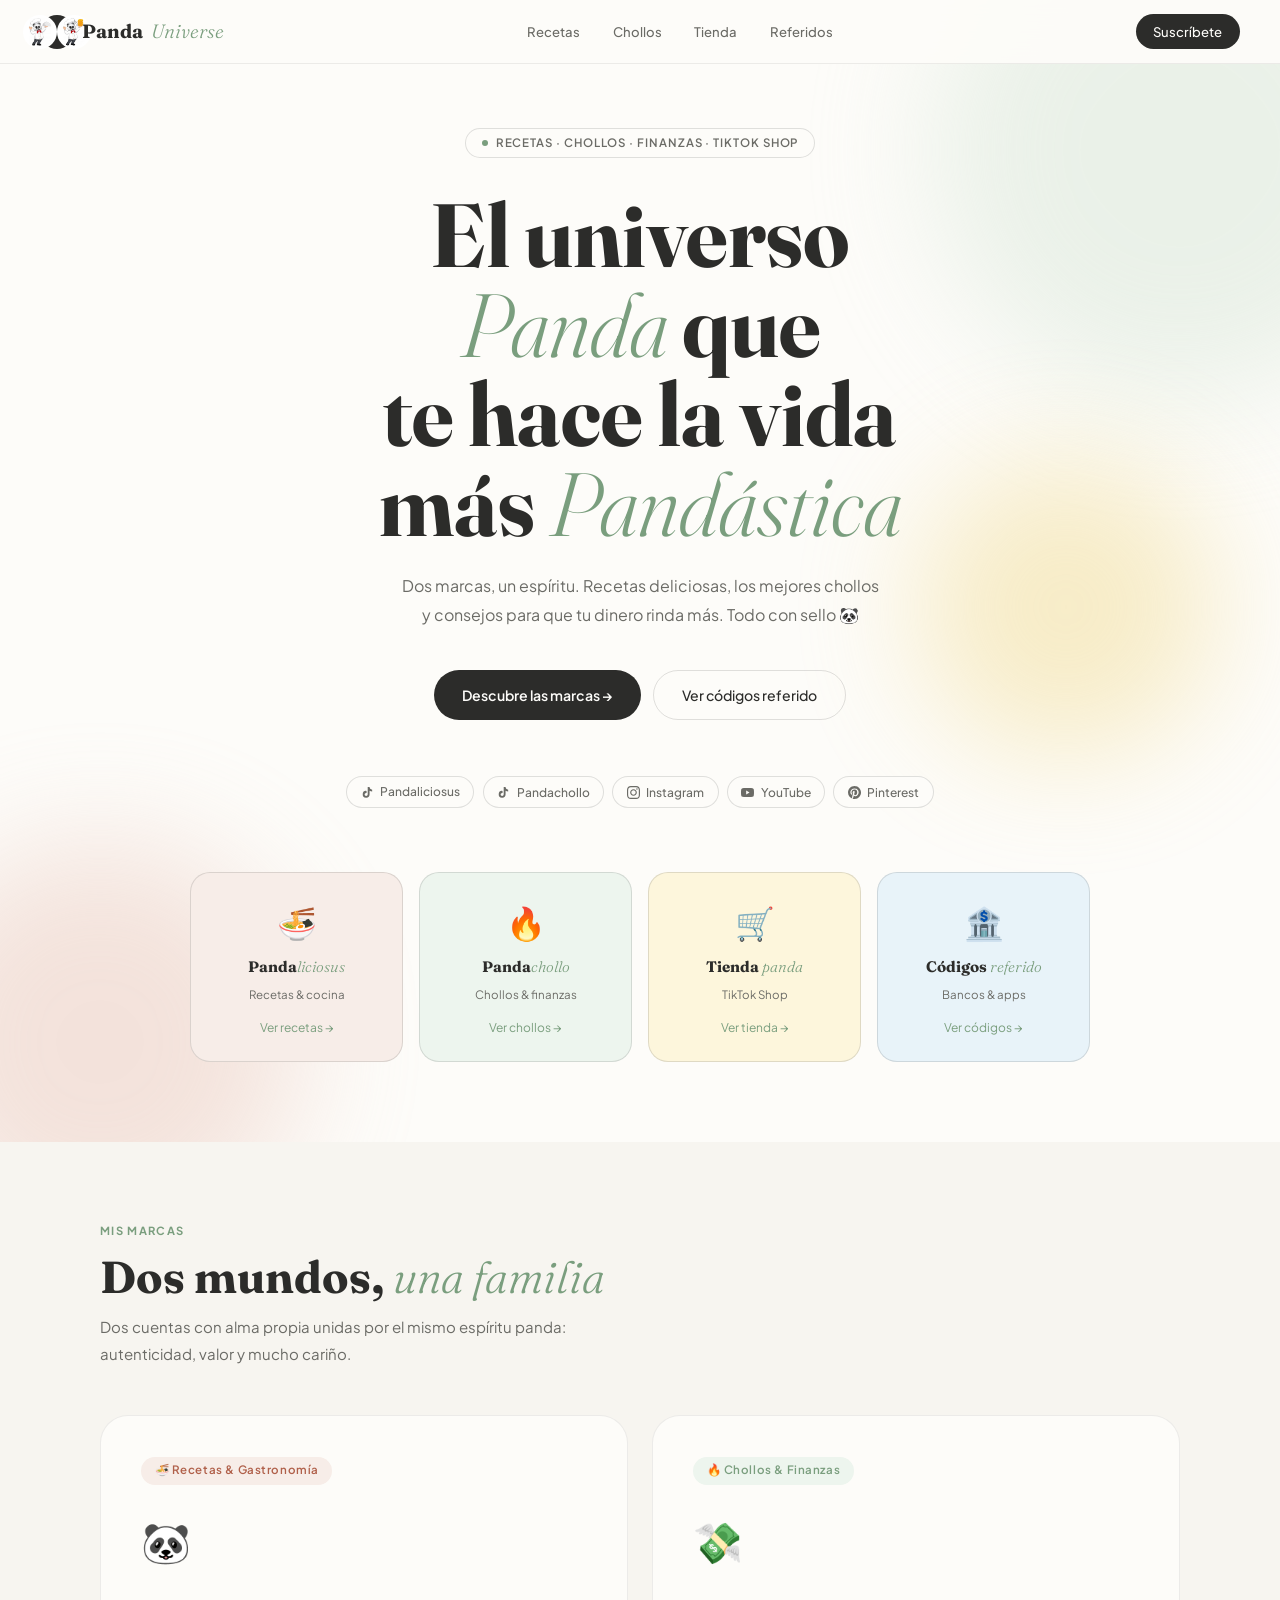
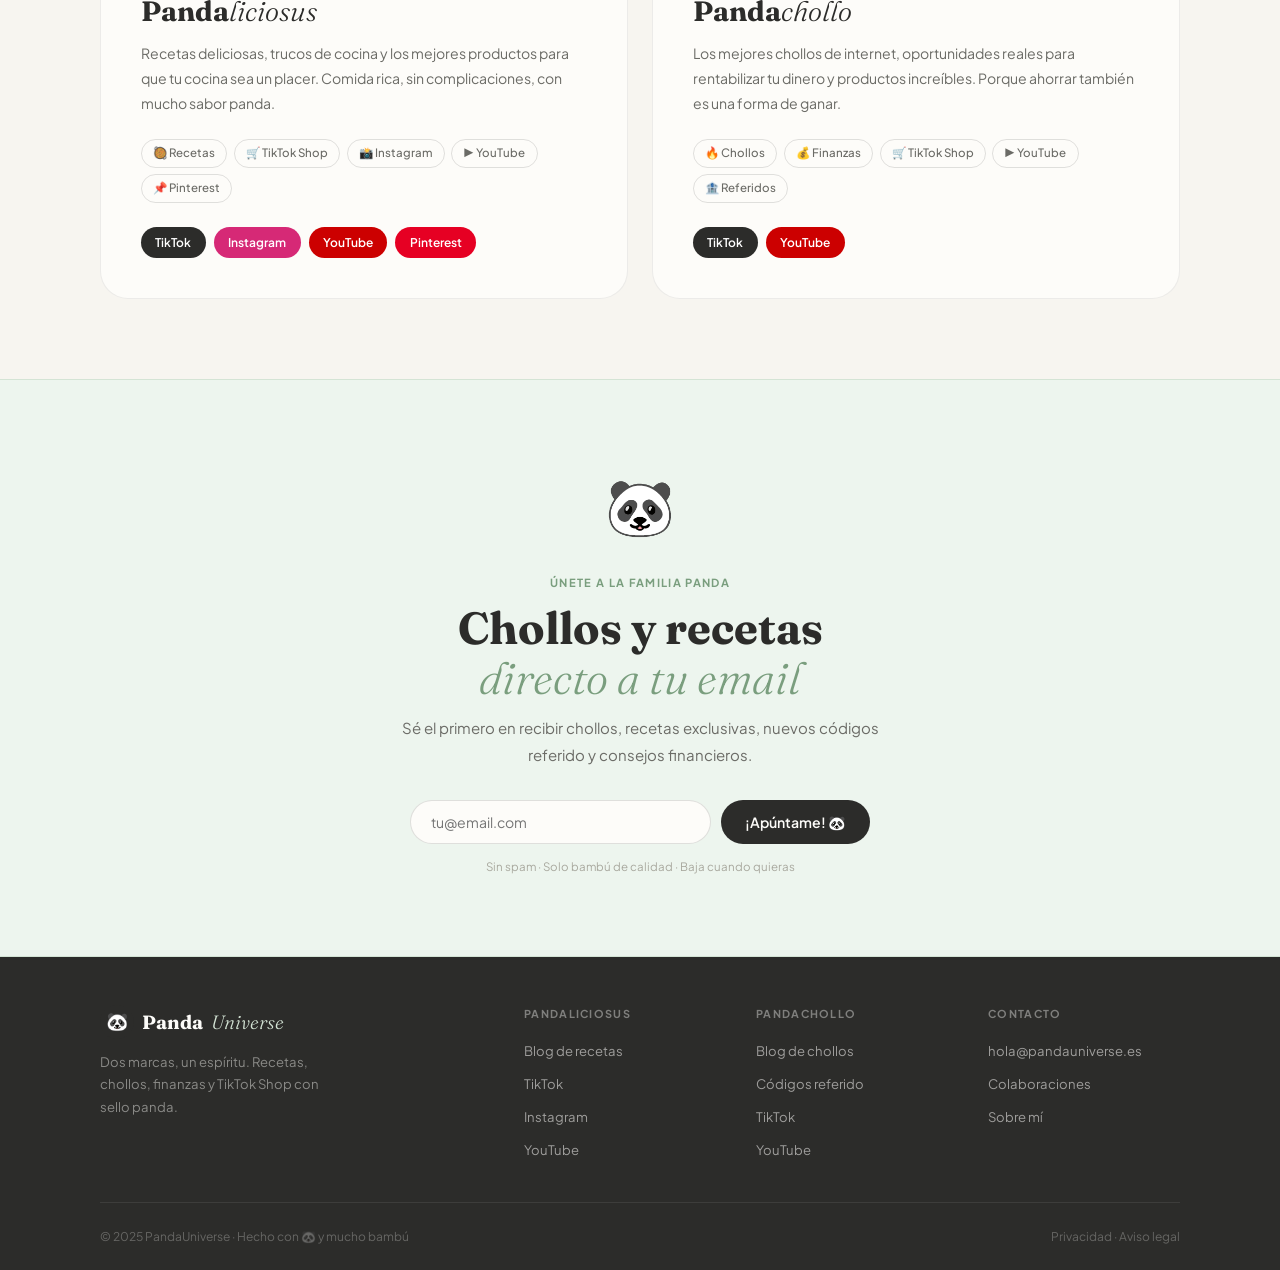
==== index.html @ cfa5b317 "Change logo image in navigation Updated logo images in the navigation bar." ====
<!DOCTYPE html>
<html lang="es">
<head>
<meta charset="UTF-8">
<meta name="viewport" content="width=device-width, initial-scale=1.0">
<title>PandaUniverse | Pandaliciosus & Pandachollo</title>
<link href="https://fonts.googleapis.com/css2?family=Fraunces:ital,opsz,wght@0,9..144,300;0,9..144,400;0,9..144,700;1,9..144,300&family=Plus+Jakarta+Sans:wght@300;400;500;600&display=swap" rel="stylesheet">
<style>
*,*::before,*::after{box-sizing:border-box;margin:0;padding:0}
:root{
  --bg:#fdfcf9;--bg2:#f7f5f0;
  --sage:#7a9e7e;--sage-lt:#d4e4d5;--sage-pal:#edf5ee;
  --blush:#e8c4b8;--blush-lt:#f7ede8;
  --butter:#f0d98c;--butter-lt:#fdf6dc;
  --sky-lt:#e8f3f9;--lav-lt:#f0edf9;
  --charcoal:#2c2c2a;--mid:#6b6b66;--light:#a8a89e;
  --border:rgba(44,44,42,0.08);--border2:rgba(44,44,42,0.14);
}
html{scroll-behavior:smooth}
body{font-family:'Plus Jakarta Sans',sans-serif;background:var(--bg);color:var(--charcoal);overflow-x:hidden;font-size:15px;line-height:1.6}
::-webkit-scrollbar{width:6px}::-webkit-scrollbar-track{background:var(--bg2)}::-webkit-scrollbar-thumb{background:var(--sage-lt);border-radius:3px}

/* NAV */
nav{position:fixed;top:0;left:0;right:0;z-index:200;display:flex;align-items:center;justify-content:space-between;padding:0 2.5rem;height:64px;background:rgba(253,252,249,0.92);backdrop-filter:blur(16px);border-bottom:1px solid var(--border)}
.logo{font-family:'Fraunces',serif;font-size:1.2rem;font-weight:700;color:var(--charcoal);text-decoration:none;display:flex;align-items:center;gap:0.5rem}
.logo-panda{width:34px;height:34px;background:var(--charcoal);border-radius:50%;display:flex;align-items:center;justify-content:center;font-size:18px}
.logo em{font-style:italic;color:var(--sage);font-weight:300}
.nav-center{display:flex;gap:0.25rem}
.nav-center a{font-size:0.82rem;font-weight:500;color:var(--mid);text-decoration:none;padding:0.4rem 0.9rem;border-radius:100px;transition:background 0.2s,color 0.2s}
.nav-center a:hover{background:var(--bg2);color:var(--charcoal)}
.nav-pill{background:var(--charcoal);color:var(--bg)!important;padding:0.45rem 1.1rem;border-radius:100px;font-size:0.82rem;font-weight:500;text-decoration:none;transition:background 0.2s,transform 0.15s!important}
.nav-pill:hover{background:var(--sage)!important;transform:scale(1.04)}

/* HERO */
.hero{min-height:100vh;display:flex;flex-direction:column;align-items:center;justify-content:center;padding:8rem 2rem 5rem;text-align:center;position:relative;overflow:hidden}
.blob{position:absolute;border-radius:50%;filter:blur(60px);opacity:0.45;pointer-events:none}
.b1{width:500px;height:500px;background:var(--sage-lt);top:-100px;right:-150px}
.b2{width:400px;height:400px;background:var(--blush);bottom:-100px;left:-100px}
.b3{width:300px;height:300px;background:var(--butter);top:40%;right:5%}
.eyebrow-pill{display:inline-flex;align-items:center;gap:0.5rem;border:1px solid var(--border2);background:var(--bg);padding:0.3rem 1rem;border-radius:100px;font-size:0.72rem;font-weight:600;letter-spacing:0.08em;text-transform:uppercase;color:var(--mid);margin-bottom:2rem;position:relative;z-index:1}
.dot{width:6px;height:6px;background:var(--sage);border-radius:50%;display:inline-block}
h1{font-family:'Fraunces',serif;font-size:clamp(3rem,7vw,6rem);font-weight:700;line-height:1.0;margin-bottom:1.5rem;position:relative;z-index:1;max-width:800px}
h1 em{font-style:italic;font-weight:300;color:var(--sage)}
.hero-sub{font-size:1rem;color:var(--mid);max-width:480px;line-height:1.8;margin-bottom:2.5rem;position:relative;z-index:1}

/* HERO ACTIONS */
.hero-actions{display:flex;gap:0.75rem;flex-wrap:wrap;justify-content:center;position:relative;z-index:1;margin-bottom:3.5rem}
.btn-dark{background:var(--charcoal);color:var(--bg);padding:0.8rem 1.75rem;border-radius:100px;font-family:'Plus Jakarta Sans',sans-serif;font-size:0.88rem;font-weight:600;text-decoration:none;transition:background 0.2s,transform 0.15s;display:inline-flex;align-items:center;gap:0.4rem}
.btn-dark:hover{background:var(--sage);transform:translateY(-2px)}
.btn-ghost{border:1.5px solid var(--border2);color:var(--charcoal);padding:0.8rem 1.75rem;border-radius:100px;font-family:'Plus Jakarta Sans',sans-serif;font-size:0.88rem;font-weight:500;text-decoration:none;transition:border-color 0.2s,transform 0.15s,background 0.2s;display:inline-flex;align-items:center;gap:0.4rem}
.btn-ghost:hover{border-color:var(--sage);background:var(--sage-pal);transform:translateY(-2px)}

/* SOCIAL CHIPS */
.hero-socials{display:flex;gap:0.5rem;flex-wrap:wrap;justify-content:center;position:relative;z-index:1;margin-bottom:4rem}
.soc-chip{display:inline-flex;align-items:center;gap:0.4rem;padding:0.35rem 0.85rem;border-radius:100px;font-size:0.75rem;font-weight:500;text-decoration:none;border:1px solid var(--border2);background:var(--bg);color:var(--mid);transition:transform 0.15s,border-color 0.2s}
.soc-chip:hover{transform:translateY(-2px);border-color:var(--charcoal);color:var(--charcoal)}
.soc-chip svg{width:13px;height:13px;flex-shrink:0}

/* NAV CARDS */
.nav-cards{display:grid;grid-template-columns:repeat(4,1fr);gap:1rem;position:relative;z-index:1;width:100%;max-width:900px}
.nav-card{background:var(--bg);border:1px solid var(--border2);border-radius:20px;padding:1.5rem 1.25rem;text-decoration:none;color:var(--charcoal);text-align:center;transition:transform 0.25s,box-shadow 0.25s,border-color 0.2s;display:flex;flex-direction:column;align-items:center;gap:0.6rem}
.nav-card:hover{transform:translateY(-5px);box-shadow:0 14px 32px rgba(44,44,42,0.09);border-color:var(--sage-lt)}
.nc-icon{font-size:2rem}
.nc-label{font-family:'Fraunces',serif;font-size:0.95rem;font-weight:700;line-height:1.2}
.nc-label em{font-style:italic;font-weight:300;color:var(--sage)}
.nc-sub{font-size:0.72rem;color:var(--mid)}
.nc-arrow{font-size:0.75rem;color:var(--sage);margin-top:0.25rem}
.nc-bg1{background:var(--blush-lt)} .nc-bg2{background:var(--sage-pal)} .nc-bg3{background:var(--butter-lt)} .nc-bg4{background:var(--sky-lt)}

/* BRANDS SECTION */
.brands-section{background:var(--bg2);padding:5rem 2rem}
.wrap{max-width:1080px;margin:0 auto}
.sec-eyebrow{font-size:0.7rem;font-weight:700;letter-spacing:0.12em;text-transform:uppercase;color:var(--sage);margin-bottom:0.75rem}
.sec-h{font-family:'Fraunces',serif;font-size:clamp(1.8rem,3.5vw,2.8rem);font-weight:700;line-height:1.1;margin-bottom:0.75rem}
.sec-h em{font-style:italic;font-weight:300;color:var(--sage)}
.sec-p{color:var(--mid);max-width:500px;line-height:1.8;margin-bottom:3rem}
.brands-grid{display:grid;grid-template-columns:1fr 1fr;gap:1.5rem}
.brand-card{background:var(--bg);border-radius:28px;border:1px solid var(--border);padding:2.5rem;transition:transform 0.3s,box-shadow 0.3s}
.brand-card:hover{transform:translateY(-5px);box-shadow:0 16px 40px rgba(44,44,42,0.08)}
.brand-chip{display:inline-flex;align-items:center;gap:0.4rem;padding:0.3rem 0.85rem;border-radius:100px;font-size:0.72rem;font-weight:600;letter-spacing:0.05em;margin-bottom:1.5rem}
.chip-blush{background:var(--blush-lt);color:#b0604a}
.chip-green{background:var(--sage-pal);color:var(--sage)}
.brand-emoji{font-size:2.5rem;margin-bottom:1rem;display:block}
.brand-name{font-family:'Fraunces',serif;font-size:1.75rem;font-weight:700;margin-bottom:0.5rem}
.brand-name em{font-style:italic;font-weight:300}
.brand-desc{color:var(--mid);font-size:0.88rem;line-height:1.75;margin-bottom:1.5rem}
.tag-row{display:flex;flex-wrap:wrap;gap:0.4rem;margin-bottom:1.5rem}
.tag{padding:0.25rem 0.7rem;border-radius:100px;font-size:0.72rem;font-weight:500;border:1px solid var(--border2);color:var(--mid)}
.social-row{display:flex;gap:0.5rem;flex-wrap:wrap}
.s-btn{display:inline-flex;align-items:center;gap:0.35rem;padding:0.38rem 0.9rem;border-radius:100px;font-size:0.75rem;font-weight:600;text-decoration:none;transition:transform 0.15s,opacity 0.2s;color:#fff}
.s-btn:hover{transform:scale(1.05);opacity:0.88}
.s-tiktok{background:var(--charcoal)} .s-ig{background:#d62976} .s-yt{background:#cc0000} .s-pin{background:#e60023}

/* NEWSLETTER */
.nl-section{background:var(--sage-pal);border-top:1px solid var(--sage-lt);border-bottom:1px solid var(--sage-lt);padding:5rem 2rem;text-align:center}
.nl-panda{font-size:3.5rem;margin-bottom:1.5rem}
.nl-form{display:flex;gap:0.6rem;justify-content:center;flex-wrap:wrap;max-width:460px;margin:2rem auto 0}
.nl-input{flex:1;min-width:200px;padding:0.75rem 1.25rem;border-radius:100px;border:1.5px solid var(--border2);font-family:'Plus Jakarta Sans',sans-serif;font-size:0.88rem;background:var(--bg);color:var(--charcoal);outline:none;transition:border-color 0.2s}
.nl-input:focus{border-color:var(--sage)}
.nl-btn{background:var(--charcoal);color:var(--bg);padding:0.75rem 1.5rem;border-radius:100px;font-family:'Plus Jakarta Sans',sans-serif;font-size:0.88rem;font-weight:600;border:none;cursor:pointer;transition:background 0.2s,transform 0.15s}
.nl-btn:hover{background:var(--sage);transform:scale(1.03)}
.nl-note{margin-top:0.85rem;font-size:0.72rem;color:var(--light)}

/* FOOTER */
footer{background:var(--charcoal);padding:3rem 2rem 1.5rem}
.footer-grid{max-width:1080px;margin:0 auto;display:grid;grid-template-columns:2fr 1fr 1fr 1fr;gap:2.5rem;padding-bottom:2rem;border-bottom:1px solid rgba(255,255,255,0.08)}
.f-logo{color:#fdfcf9;margin-bottom:0.75rem}
.f-logo em{color:var(--sage-lt)}
.f-desc{font-size:0.82rem;color:rgba(253,252,249,0.45);line-height:1.7;max-width:240px}
.f-col h5{font-size:0.68rem;font-weight:700;letter-spacing:0.12em;text-transform:uppercase;color:rgba(253,252,249,0.4);margin-bottom:1rem}
.f-col ul{list-style:none}
.f-col li{margin-bottom:0.55rem}
.f-col a{color:rgba(253,252,249,0.55);font-size:0.82rem;text-decoration:none;transition:color 0.2s}
.f-col a:hover{color:var(--sage-lt)}
.footer-bottom{max-width:1080px;margin:0 auto;padding-top:1.5rem;display:flex;justify-content:space-between;align-items:center;font-size:0.75rem;color:rgba(253,252,249,0.28);flex-wrap:wrap;gap:0.5rem}
.footer-bottom a{color:rgba(253,252,249,0.28);text-decoration:none}
.footer-bottom a:hover{color:var(--sage-lt)}

/* ANIMATIONS */
@keyframes fadeUp{from{opacity:0;transform:translateY(20px)}to{opacity:1;transform:translateY(0)}}
.eyebrow-pill{animation:fadeUp 0.5s ease both}
h1{animation:fadeUp 0.6s 0.1s ease both}
.hero-sub{animation:fadeUp 0.6s 0.2s ease both}
.hero-actions{animation:fadeUp 0.6s 0.3s ease both}
.hero-socials{animation:fadeUp 0.6s 0.4s ease both}
.nav-cards{animation:fadeUp 0.6s 0.5s ease both}

@media(max-width:860px){
  nav{padding:0 1.25rem} .nav-center{display:none}
  .nav-cards{grid-template-columns:repeat(2,1fr)}
  .brands-grid{grid-template-columns:1fr}
  .footer-grid{grid-template-columns:1fr 1fr}
}
@media(max-width:540px){
  .footer-grid{grid-template-columns:1fr}
  .nav-cards{grid-template-columns:repeat(2,1fr)}
}
</style>
</head>
<body>

<nav>
  <a href="index.html" class="logo">
    <div class="logo-panda"><img src="pandaliciosus.jpeg" alt="Logo de Panda" class="logo-panda"><img src="pandachollo.png" alt="Logo de Panda" class="logo-panda"></div>
    Panda<em>Universe</em>
  </a>
  <div class="nav-center">
    <a href="recetas.html">Recetas</a>
    <a href="chollos.html">Chollos</a>
    <a href="tienda.html">Tienda</a>
    <a href="referidos.html">Referidos</a>
  </div>
  <a href="#newsletter" class="nav-pill">Suscríbete</a>
</nav>

<!-- HERO -->
<section class="hero">
  <div class="blob b1"></div>
  <div class="blob b2"></div>
  <div class="blob b3"></div>

  <div class="eyebrow-pill"><span class="dot"></span> Recetas · Chollos · Finanzas · TikTok Shop</div>

  <h1>El universo<br><em>Panda</em> que<br>te hace la vida<br>más <em>Pandástica</em></h1>

  <p class="hero-sub">Dos marcas, un espíritu. Recetas deliciosas, los mejores chollos y consejos para que tu dinero rinda más. Todo con sello 🐼</p>

  <div class="hero-actions">
    <a href="#marcas" class="btn-dark">Descubre las marcas →</a>
    <a href="referidos.html" class="btn-ghost">Ver códigos referido</a>
  </div>

  <div class="hero-socials">
    <a href="https://www.tiktok.com/@pandaliciosus" target="_blank" class="soc-chip">
      <svg viewBox="0 0 24 24" fill="currentColor"><path d="M19.59 6.69a4.83 4.83 0 01-3.77-4.25V2h-3.45v13.67a2.89 2.89 0 01-5.77 0 2.89 2.89 0 012.89-2.89c.28 0 .54.04.79.1V9.01a6.34 6.34 0 105.55 6.32V8.75a8.19 8.19 0 004.79 1.52V6.83a4.85 4.85 0 01-1.03-.14z"/></svg>
      Pandaliciosus
    </a>
    <a href="https://www.tiktok.com/@pandachollo" target="_blank" class="soc-chip">
      <svg viewBox="0 0 24 24" fill="currentColor"><path d="M19.59 6.69a4.83 4.83 0 01-3.77-4.25V2h-3.45v13.67a2.89 2.89 0 01-5.77 0 2.89 2.89 0 012.89-2.89c.28 0 .54.04.79.1V9.01a6.34 6.34 0 105.55 6.32V8.75a8.19 8.19 0 004.79 1.52V6.83a4.85 4.85 0 01-1.03-.14z"/></svg>
      Pandachollo
    </a>
    <a href="https://www.instagram.com/pandaliciosus" target="_blank" class="soc-chip">
      <svg viewBox="0 0 24 24" fill="currentColor"><path d="M12 2.163c3.204 0 3.584.012 4.85.07 3.252.148 4.771 1.691 4.919 4.919.058 1.265.069 1.645.069 4.849 0 3.205-.012 3.584-.069 4.849-.149 3.225-1.664 4.771-4.919 4.919-1.266.058-1.644.07-4.85.07-3.204 0-3.584-.012-4.849-.07-3.26-.149-4.771-1.699-4.919-4.92-.058-1.265-.07-1.644-.07-4.849 0-3.204.013-3.583.07-4.849.149-3.227 1.664-4.771 4.919-4.919 1.266-.057 1.645-.069 4.849-.069zm0-2.163c-3.259 0-3.667.014-4.947.072-4.358.2-6.78 2.618-6.98 6.98-.059 1.281-.073 1.689-.073 4.948 0 3.259.014 3.668.072 4.948.2 4.358 2.618 6.78 6.98 6.98 1.281.058 1.689.072 4.948.072 3.259 0 3.668-.014 4.948-.072 4.354-.2 6.782-2.618 6.979-6.98.059-1.28.073-1.689.073-4.948 0-3.259-.014-3.667-.072-4.947-.196-4.354-2.617-6.78-6.979-6.98-1.281-.059-1.69-.073-4.949-.073zm0 5.838c-3.403 0-6.162 2.759-6.162 6.162s2.759 6.163 6.162 6.163 6.162-2.759 6.162-6.163c0-3.403-2.759-6.162-6.162-6.162zm0 10.162c-2.209 0-4-1.79-4-4 0-2.209 1.791-4 4-4s4 1.791 4 4c0 2.21-1.791 4-4 4zm6.406-11.845c-.796 0-1.441.645-1.441 1.44s.645 1.44 1.441 1.44c.795 0 1.439-.645 1.439-1.44s-.644-1.44-1.439-1.44z"/></svg>
      Instagram
    </a>
    <a href="https://www.youtube.com/@pandaliciosus" target="_blank" class="soc-chip">
      <svg viewBox="0 0 24 24" fill="currentColor"><path d="M23.498 6.186a3.016 3.016 0 00-2.122-2.136C19.505 3.545 12 3.545 12 3.545s-7.505 0-9.377.505A3.017 3.017 0 00.502 6.186C0 8.07 0 12 0 12s0 3.93.502 5.814a3.016 3.016 0 002.122 2.136c1.871.505 9.376.505 9.376.505s7.505 0 9.377-.505a3.015 3.015 0 002.122-2.136C24 15.93 24 12 24 12s0-3.93-.502-5.814zM9.545 15.568V8.432L15.818 12l-6.273 3.568z"/></svg>
      YouTube
    </a>
    <a href="#" class="soc-chip">
      <svg viewBox="0 0 24 24" fill="currentColor"><path d="M12.017 0C5.396 0 .029 5.367.029 11.987c0 5.079 3.158 9.417 7.618 11.162-.105-.949-.2-2.405.042-3.441.218-.937 1.407-5.965 1.407-5.965s-.359-.719-.359-1.782c0-1.668.967-2.914 2.171-2.914 1.023 0 1.518.769 1.518 1.69 0 1.029-.655 2.568-.994 3.995-.283 1.194.599 2.169 1.777 2.169 2.133 0 3.772-2.249 3.772-5.495 0-2.873-2.064-4.882-5.012-4.882-3.414 0-5.418 2.561-5.418 5.207 0 1.031.397 2.138.893 2.738a.36.36 0 01.083.345l-.333 1.36c-.053.22-.174.267-.402.161-1.499-.698-2.436-2.889-2.436-4.649 0-3.785 2.75-7.262 7.929-7.262 4.163 0 7.398 2.967 7.398 6.931 0 4.136-2.607 7.464-6.227 7.464-1.216 0-2.359-.632-2.75-1.378l-.748 2.853c-.271 1.043-1.002 2.35-1.492 3.146C9.57 23.812 10.763 24.009 12.017 24.009c6.624 0 11.99-5.367 11.99-11.988C24.007 5.367 18.641.001 12.017.001z"/></svg>
      Pinterest
    </a>
  </div>

  <!-- NAV CARDS -->
  <div class="nav-cards">
    <a href="recetas.html" class="nav-card nc-bg1">
      <div class="nc-icon">🍜</div>
      <div class="nc-label">Panda<em>liciosus</em></div>
      <div class="nc-sub">Recetas & cocina</div>
      <div class="nc-arrow">Ver recetas →</div>
    </a>
    <a href="chollos.html" class="nav-card nc-bg2">
      <div class="nc-icon">🔥</div>
      <div class="nc-label">Panda<em>chollo</em></div>
      <div class="nc-sub">Chollos & finanzas</div>
      <div class="nc-arrow">Ver chollos →</div>
    </a>
    <a href="tienda.html" class="nav-card nc-bg3">
      <div class="nc-icon">🛒</div>
      <div class="nc-label">Tienda <em>panda</em></div>
      <div class="nc-sub">TikTok Shop</div>
      <div class="nc-arrow">Ver tienda →</div>
    </a>
    <a href="referidos.html" class="nav-card nc-bg4">
      <div class="nc-icon">🏦</div>
      <div class="nc-label">Códigos <em>referido</em></div>
      <div class="nc-sub">Bancos & apps</div>
      <div class="nc-arrow">Ver códigos →</div>
    </a>
  </div>
</section>

<!-- MARCAS -->
<section class="brands-section" id="marcas">
  <div class="wrap">
    <div class="sec-eyebrow">Mis marcas</div>
    <h2 class="sec-h">Dos mundos, <em>una familia</em></h2>
    <p class="sec-p">Dos cuentas con alma propia unidas por el mismo espíritu panda: autenticidad, valor y mucho cariño.</p>
    <div class="brands-grid">
      <div class="brand-card">
        <div class="brand-chip chip-blush">🍜 Recetas & Gastronomía</div>
        <span class="brand-emoji">🐼</span>
        <div class="brand-name">Panda<em>liciosus</em></div>
        <p class="brand-desc">Recetas deliciosas, trucos de cocina y los mejores productos para que tu cocina sea un placer. Comida rica, sin complicaciones, con mucho sabor panda.</p>
        <div class="tag-row">
          <span class="tag">🥘 Recetas</span><span class="tag">🛒 TikTok Shop</span>
          <span class="tag">📸 Instagram</span><span class="tag">▶️ YouTube</span><span class="tag">📌 Pinterest</span>
        </div>
        <div class="social-row">
          <a href="https://www.tiktok.com/@pandaliciosus" target="_blank" class="s-btn s-tiktok">TikTok</a>
          <a href="https://www.instagram.com/pandaliciosus" target="_blank" class="s-btn s-ig">Instagram</a>
          <a href="https://www.youtube.com/@pandaliciosus" target="_blank" class="s-btn s-yt">YouTube</a>
          <a href="#" class="s-btn s-pin">Pinterest</a>
        </div>
      </div>
      <div class="brand-card">
        <div class="brand-chip chip-green">🔥 Chollos & Finanzas</div>
        <span class="brand-emoji">💸</span>
        <div class="brand-name">Panda<em>chollo</em></div>
        <p class="brand-desc">Los mejores chollos de internet, oportunidades reales para rentabilizar tu dinero y productos increíbles. Porque ahorrar también es una forma de ganar.</p>
        <div class="tag-row">
          <span class="tag">🔥 Chollos</span><span class="tag">💰 Finanzas</span>
          <span class="tag">🛒 TikTok Shop</span><span class="tag">▶️ YouTube</span><span class="tag">🏦 Referidos</span>
        </div>
        <div class="social-row">
          <a href="https://www.tiktok.com/@pandachollo" target="_blank" class="s-btn s-tiktok">TikTok</a>
          <a href="https://www.youtube.com/@pandachollo" target="_blank" class="s-btn s-yt">YouTube</a>
        </div>
      </div>
    </div>
  </div>
</section>

<!-- NEWSLETTER -->
<section class="nl-section" id="newsletter">
  <div class="wrap">
    <div class="nl-panda">🐼</div>
    <div class="sec-eyebrow" style="text-align:center">Únete a la familia panda</div>
    <h2 class="sec-h" style="text-align:center">Chollos y recetas<br><em>directo a tu email</em></h2>
    <p class="sec-p" style="margin:0 auto;text-align:center">Sé el primero en recibir chollos, recetas exclusivas, nuevos códigos referido y consejos financieros.</p>
    <form class="nl-form" onsubmit="handleNL(event)">
      <input type="email" class="nl-input" placeholder="tu@email.com" required>
      <button type="submit" class="nl-btn">¡Apúntame! 🐼</button>
    </form>
    <p class="nl-note">Sin spam · Solo bambú de calidad · Baja cuando quieras</p>
  </div>
</section>

<footer>
  <div class="footer-grid">
    <div>
      <div class="f-logo logo"><div class="logo-panda">🐼</div>Panda<em>Universe</em></div>
      <p class="f-desc">Dos marcas, un espíritu. Recetas, chollos, finanzas y TikTok Shop con sello panda.</p>
    </div>
    <div class="f-col">
      <h5>Pandaliciosus</h5>
      <ul>
        <li><a href="recetas.html">Blog de recetas</a></li>
        <li><a href="https://www.tiktok.com/@pandaliciosus" target="_blank">TikTok</a></li>
        <li><a href="https://www.instagram.com/pandaliciosus" target="_blank">Instagram</a></li>
        <li><a href="https://www.youtube.com/@pandaliciosus" target="_blank">YouTube</a></li>
      </ul>
    </div>
    <div class="f-col">
      <h5>Pandachollo</h5>
      <ul>
        <li><a href="chollos.html">Blog de chollos</a></li>
        <li><a href="referidos.html">Códigos referido</a></li>
        <li><a href="https://www.tiktok.com/@pandachollo" target="_blank">TikTok</a></li>
        <li><a href="https://www.youtube.com/@pandachollo" target="_blank">YouTube</a></li>
      </ul>
    </div>
    <div class="f-col">
      <h5>Contacto</h5>
      <ul>
        <li><a href="mailto:hola@pandauniverse.es">hola@pandauniverse.es</a></li>
        <li><a href="#">Colaboraciones</a></li>
        <li><a href="#">Sobre mí</a></li>
      </ul>
    </div>
  </div>
  <div class="footer-bottom">
    <span>© 2025 PandaUniverse · Hecho con 🐼 y mucho bambú</span>
    <span><a href="#">Privacidad</a> · <a href="#">Aviso legal</a></span>
  </div>
</footer>

<script>
function handleNL(e){
  e.preventDefault();
  const btn=e.target.querySelector('button'),input=e.target.querySelector('input');
  btn.textContent='¡Bienvenido a la familia! 🐼';btn.style.background='#7a9e7e';input.value='';
  setTimeout(()=>{btn.textContent='¡Apúntame! 🐼';btn.style.background='';},3500);
}
</script>
</body>
</html>
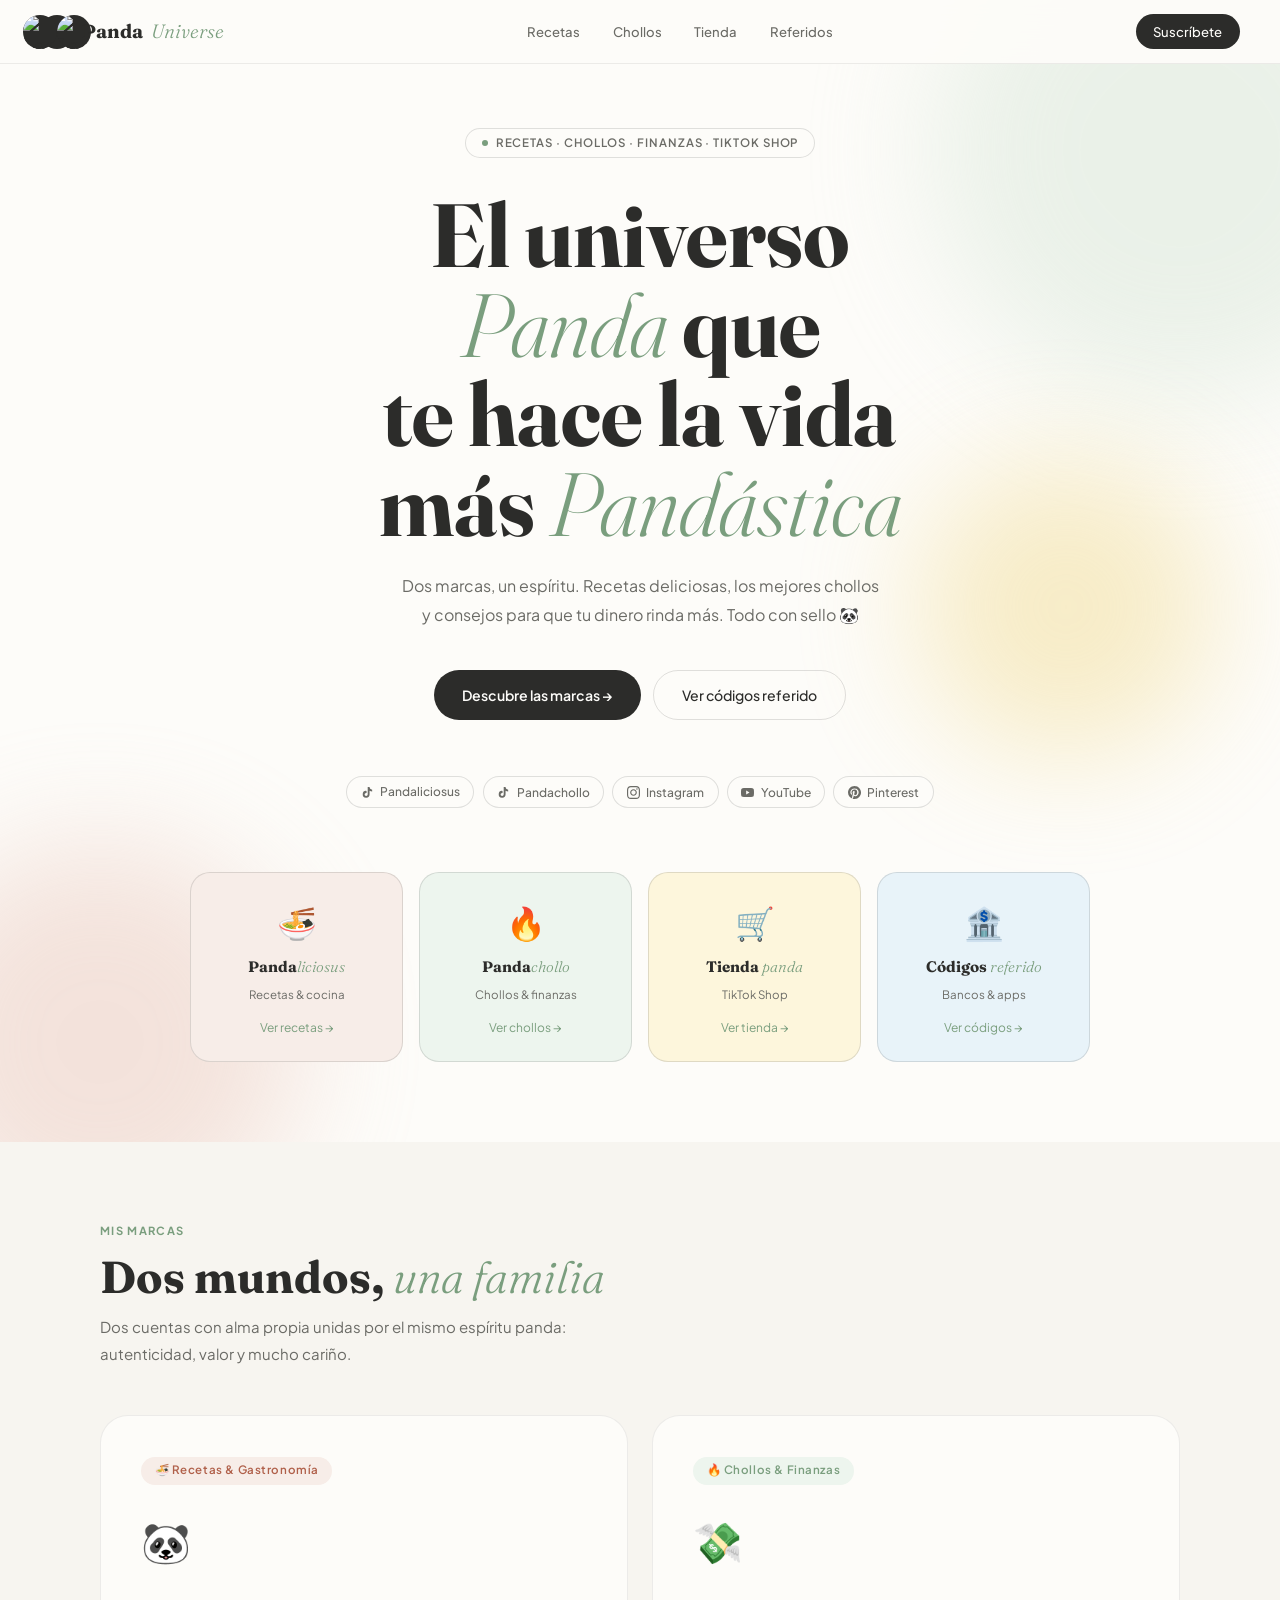
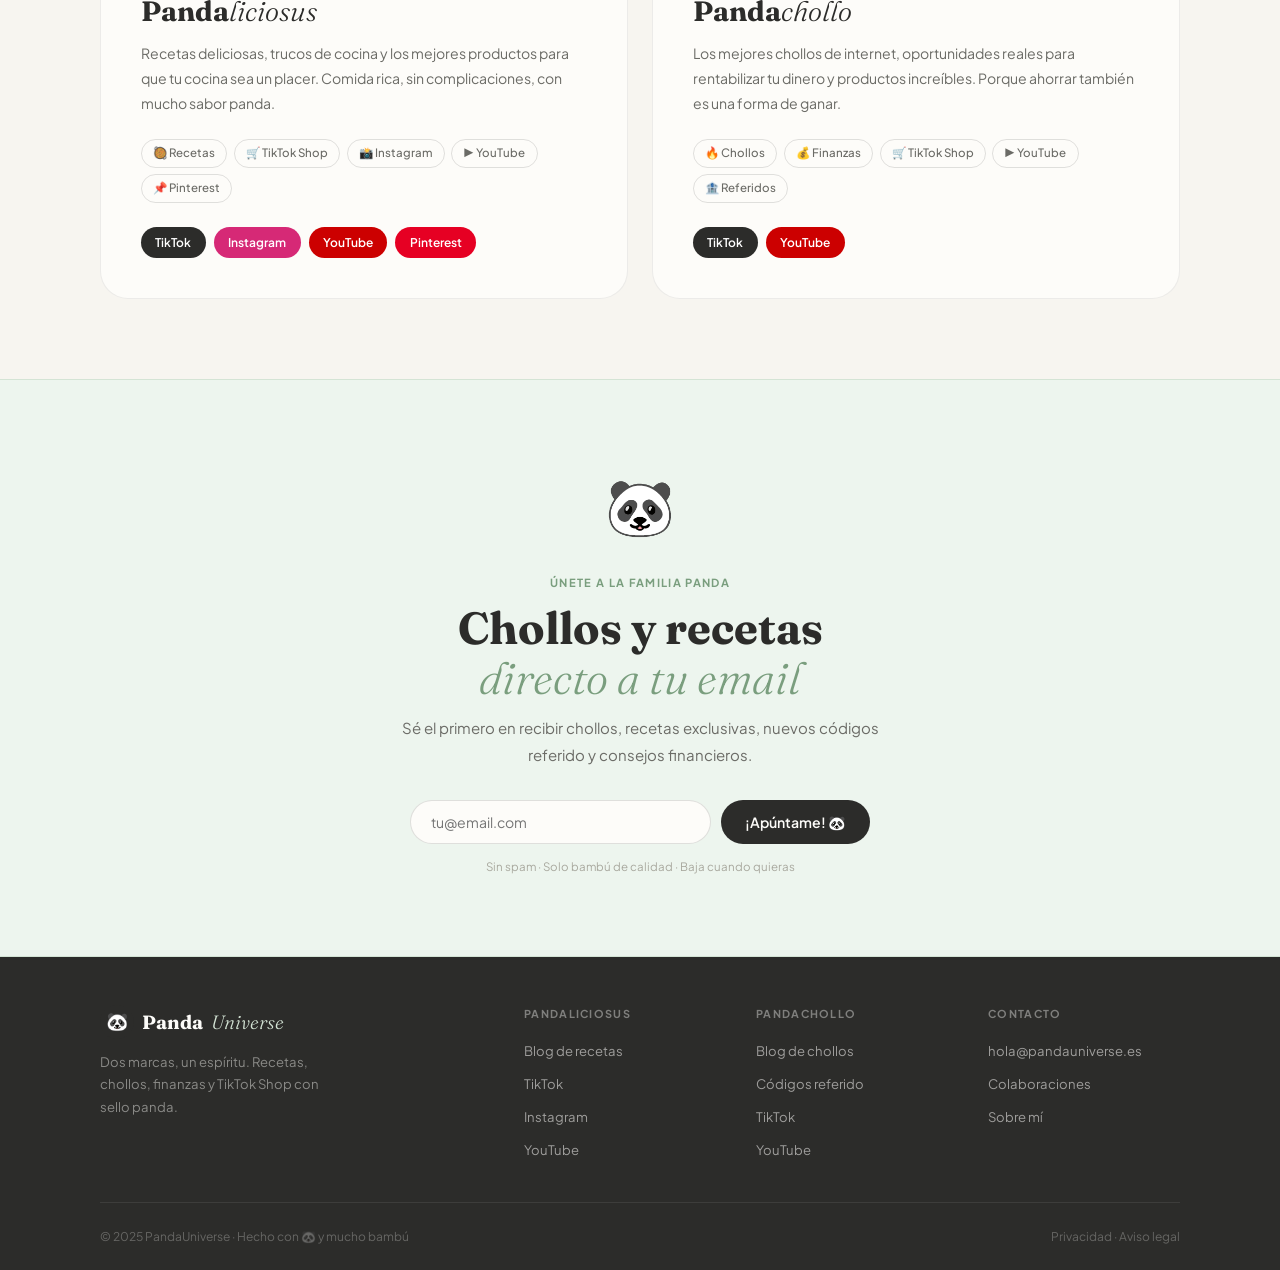
==== commit da790e10: "Update image file names in logo section" ====
--- a/index.html
+++ b/index.html
@@ -141,7 +141,7 @@
 
 <nav>
   <a href="index.html" class="logo">
-    <div class="logo-panda"><img src="pandaliciosus.jpeg" alt="Logo de Panda" class="logo-panda"><img src="pandachollo.png" alt="Logo de Panda" class="logo-panda"></div>
+    <div class="logo-panda"><img src="PANDALICIOSUS.jpg" alt="Logo de Panda" class="logo-panda"><img src="PANDACHOLLO.jpg" alt="Logo de Panda" class="logo-panda"></div>
     Panda<em>Universe</em>
   </a>
   <div class="nav-center">
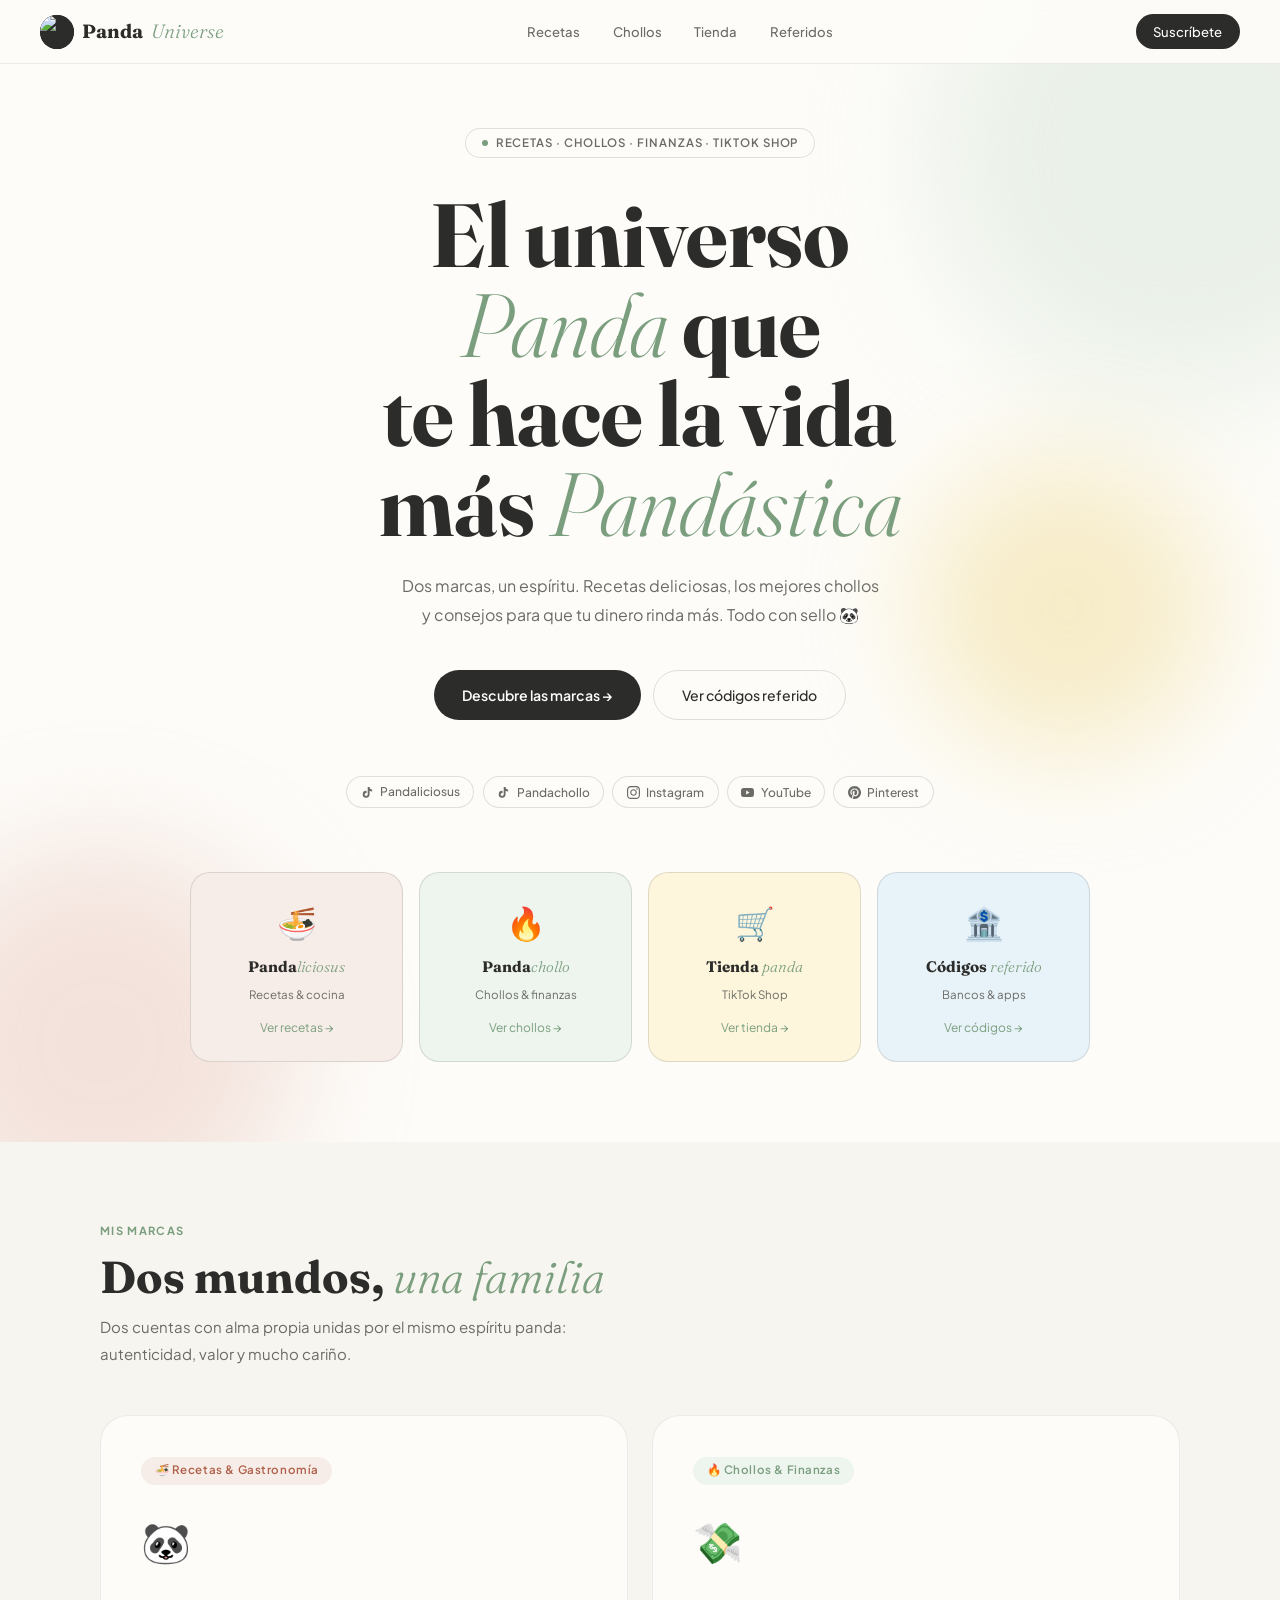
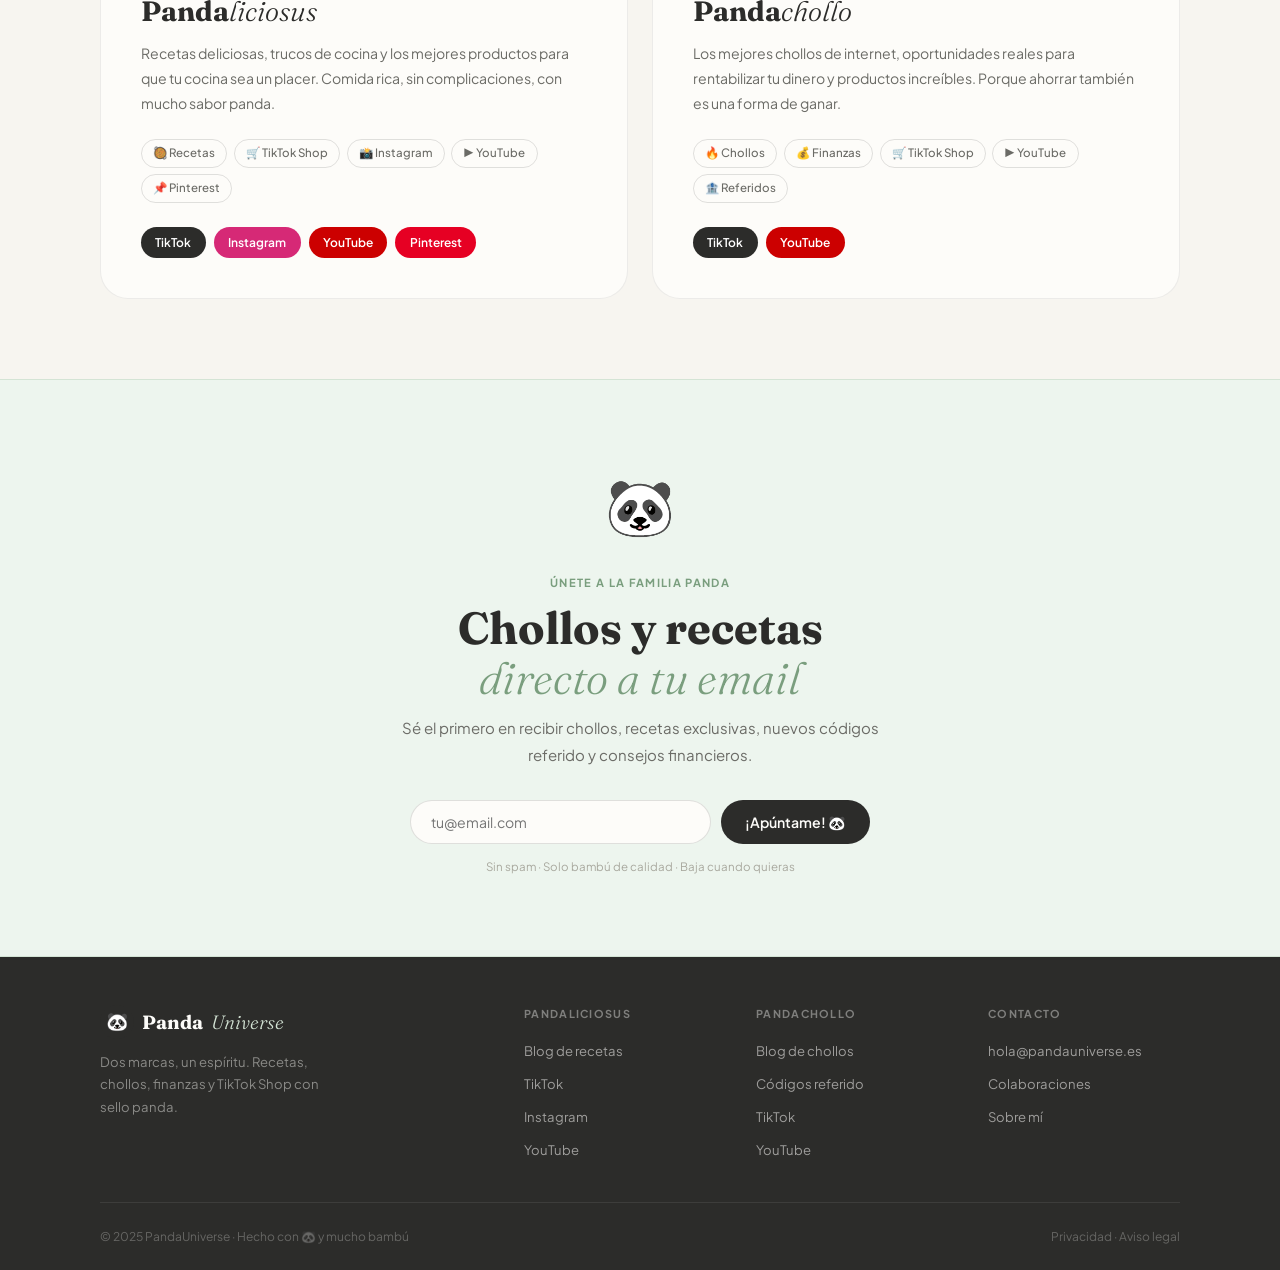
==== commit 59ecf037: "Simplify logo section in navigation Removed duplicate logo image from navigation." ====
--- a/index.html
+++ b/index.html
@@ -141,7 +141,7 @@
 
 <nav>
   <a href="index.html" class="logo">
-    <div class="logo-panda"><img src="PANDALICIOSUS.jpg" alt="Logo de Panda" class="logo-panda"><img src="PANDACHOLLO.jpg" alt="Logo de Panda" class="logo-panda"></div>
+    <div class="logo-panda"><img src="PANDALICIOSUS.jpg" alt="Logo de Panda" class="logo-panda"></div>
     Panda<em>Universe</em>
   </a>
   <div class="nav-center">
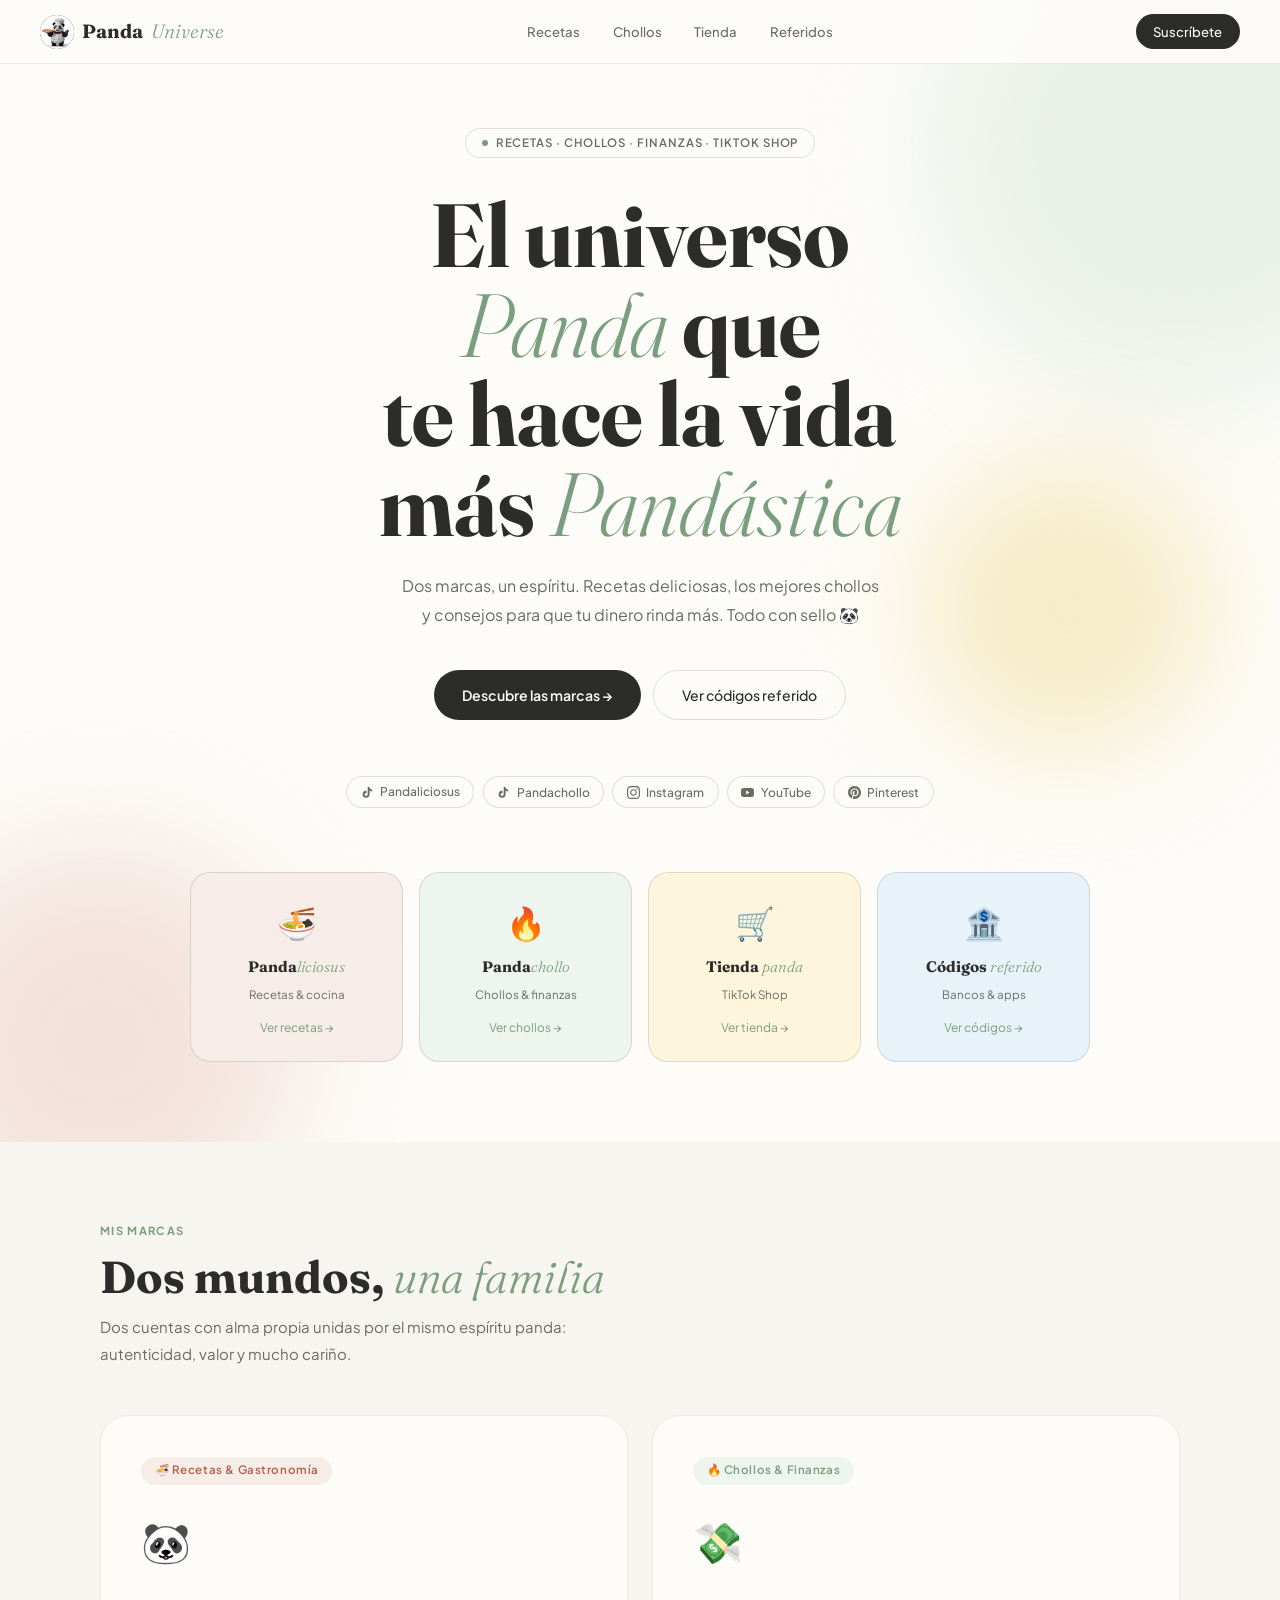
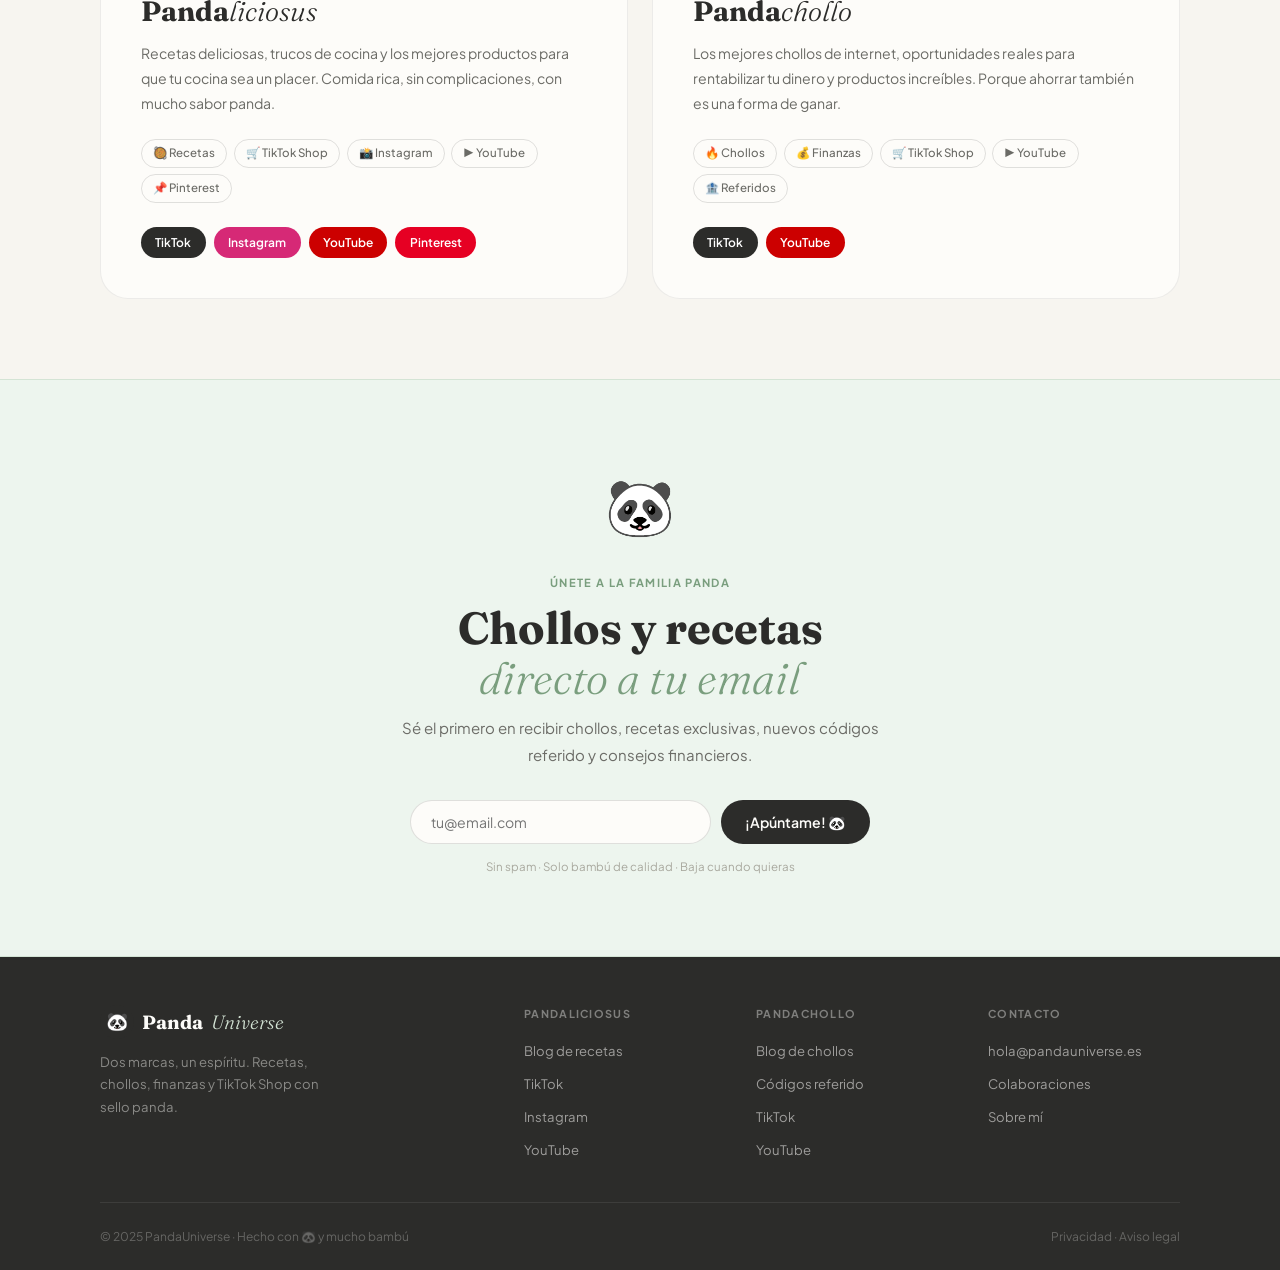
==== commit 2221c961: "Fix image filename case in logo link" ====
--- a/index.html
+++ b/index.html
@@ -141,7 +141,7 @@
 
 <nav>
   <a href="index.html" class="logo">
-    <div class="logo-panda"><img src="PANDALICIOSUS.jpg" alt="Logo de Panda" class="logo-panda"></div>
+    <div class="logo-panda"><img src="PANDALICIOSUS.JPG" alt="Logo de Panda" class="logo-panda"></div>
     Panda<em>Universe</em>
   </a>
   <div class="nav-center">
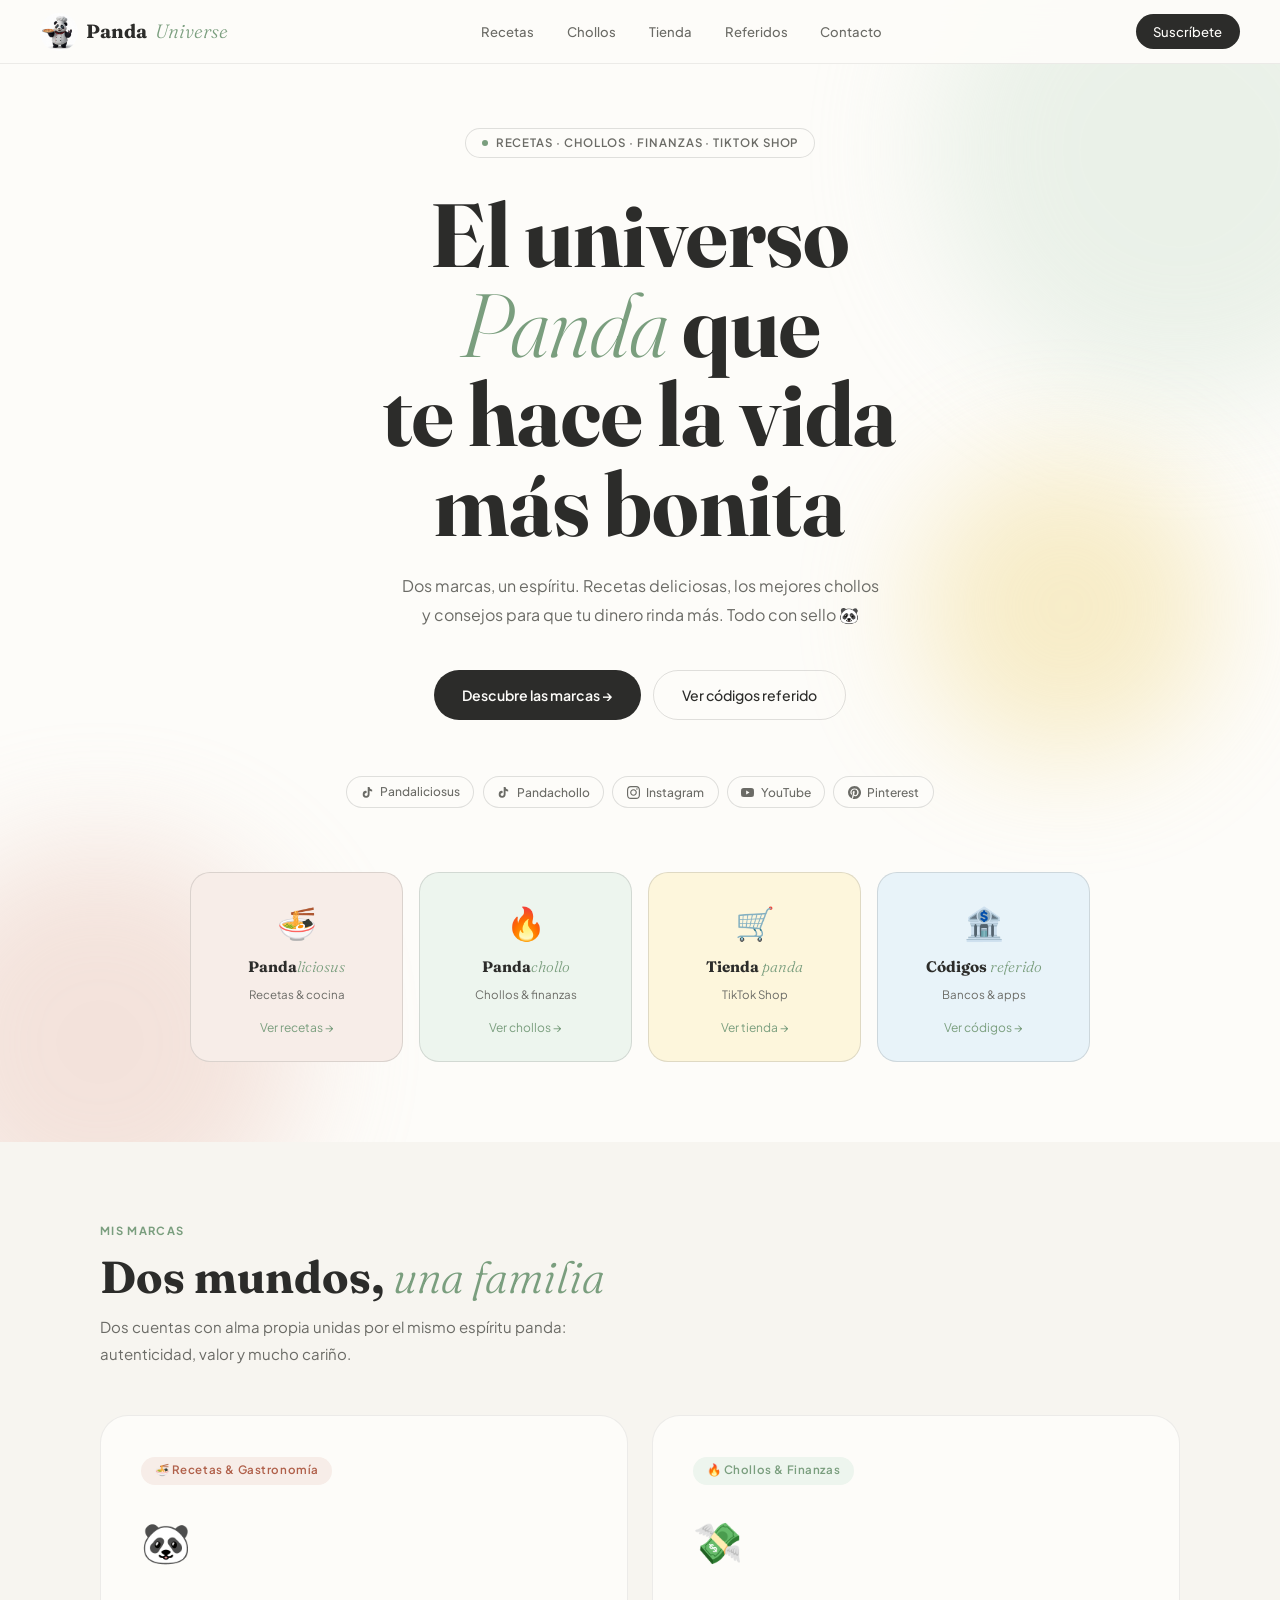
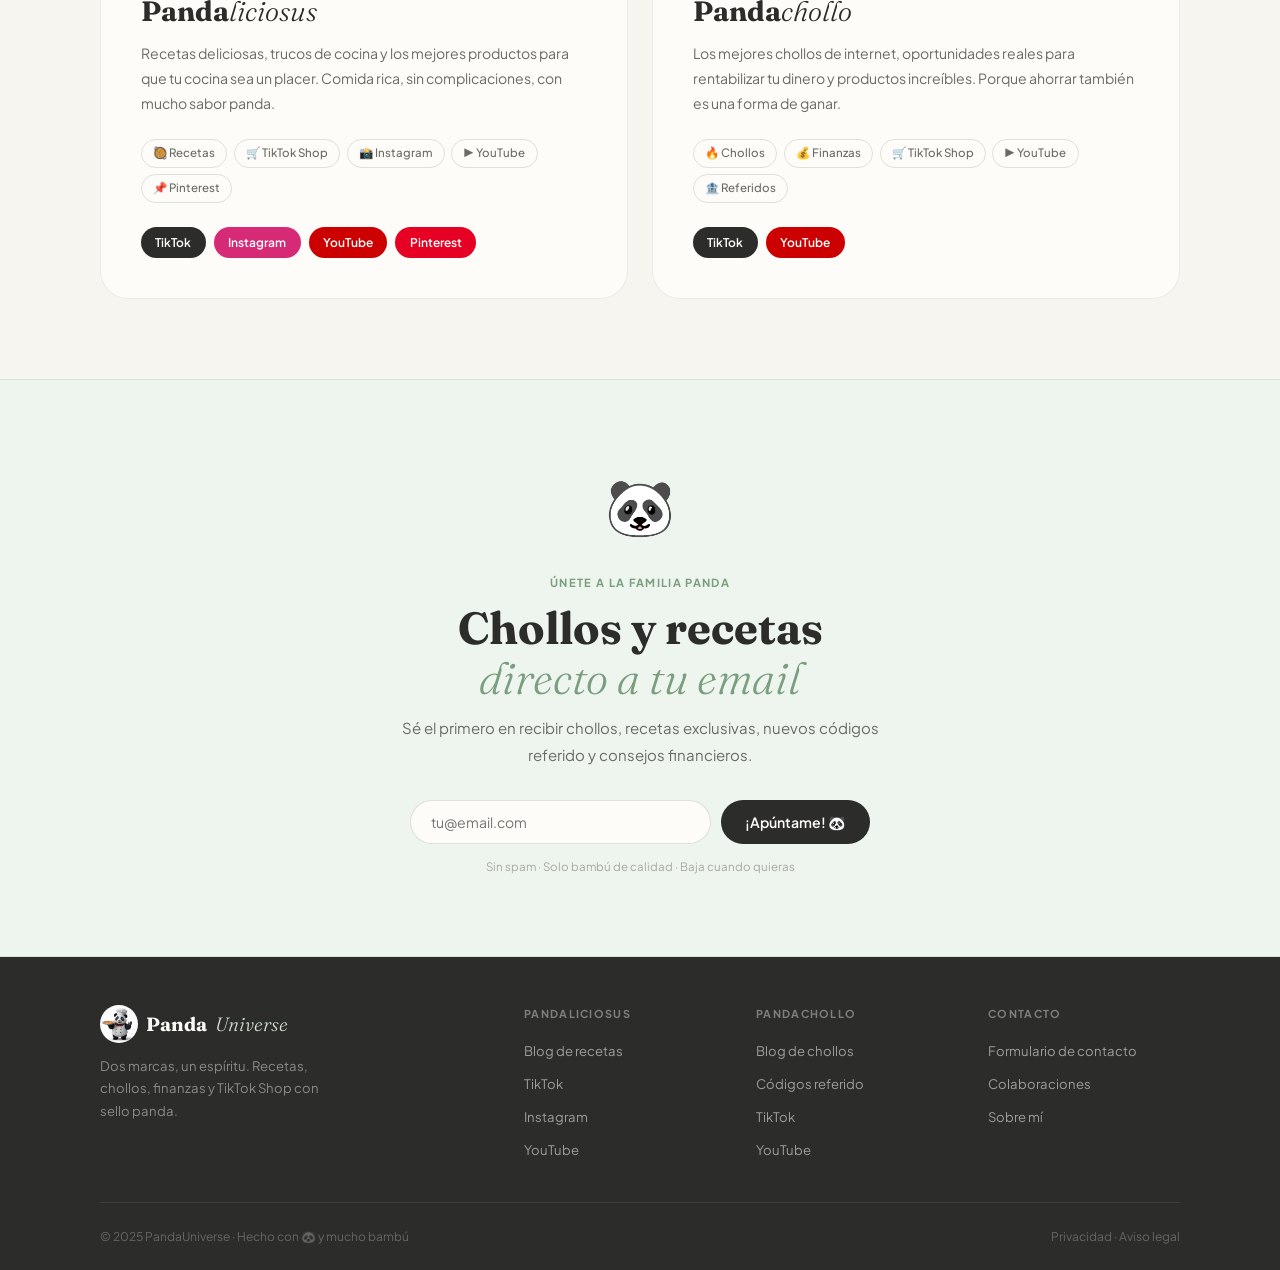
==== commit 5875f2ae: "Add files via upload" ====
--- a/index.html
+++ b/index.html
@@ -141,7 +141,7 @@
 
 <nav>
   <a href="index.html" class="logo">
-    <div class="logo-panda"><img src="PANDALICIOSUS.JPG" alt="Logo de Panda" class="logo-panda"></div>
+    <img src="PANDALICIOSUS.JPG" alt="PandaUniverse" style="width:38px;height:38px;border-radius:50%;object-fit:cover;flex-shrink:0;">
     Panda<em>Universe</em>
   </a>
   <div class="nav-center">
@@ -149,6 +149,7 @@
     <a href="chollos.html">Chollos</a>
     <a href="tienda.html">Tienda</a>
     <a href="referidos.html">Referidos</a>
+    <a href="contacto.html">Contacto</a>
   </div>
   <a href="#newsletter" class="nav-pill">Suscríbete</a>
 </nav>
@@ -161,7 +162,7 @@
 
   <div class="eyebrow-pill"><span class="dot"></span> Recetas · Chollos · Finanzas · TikTok Shop</div>
 
-  <h1>El universo<br><em>Panda</em> que<br>te hace la vida<br>más <em>Pandástica</em></h1>
+  <h1>El universo<br><em>Panda</em> que<br>te hace la vida<br>más bonita</h1>
 
   <p class="hero-sub">Dos marcas, un espíritu. Recetas deliciosas, los mejores chollos y consejos para que tu dinero rinda más. Todo con sello 🐼</p>
 
@@ -281,7 +282,7 @@
 <footer>
   <div class="footer-grid">
     <div>
-      <div class="f-logo logo"><div class="logo-panda">🐼</div>Panda<em>Universe</em></div>
+      <div class="f-logo logo"><img src="PANDALICIOSUS.JPG" alt="PandaUniverse" style="width:38px;height:38px;border-radius:50%;object-fit:cover;flex-shrink:0;">Panda<em>Universe</em></div>
       <p class="f-desc">Dos marcas, un espíritu. Recetas, chollos, finanzas y TikTok Shop con sello panda.</p>
     </div>
     <div class="f-col">
@@ -305,9 +306,9 @@
     <div class="f-col">
       <h5>Contacto</h5>
       <ul>
-        <li><a href="mailto:hola@pandauniverse.es">hola@pandauniverse.es</a></li>
-        <li><a href="#">Colaboraciones</a></li>
-        <li><a href="#">Sobre mí</a></li>
+        <li><a href="contacto.html">Formulario de contacto</a></li>
+        <li><a href="contacto.html">Colaboraciones</a></li>
+        <li><a href="contacto.html">Sobre mí</a></li>
       </ul>
     </div>
   </div>
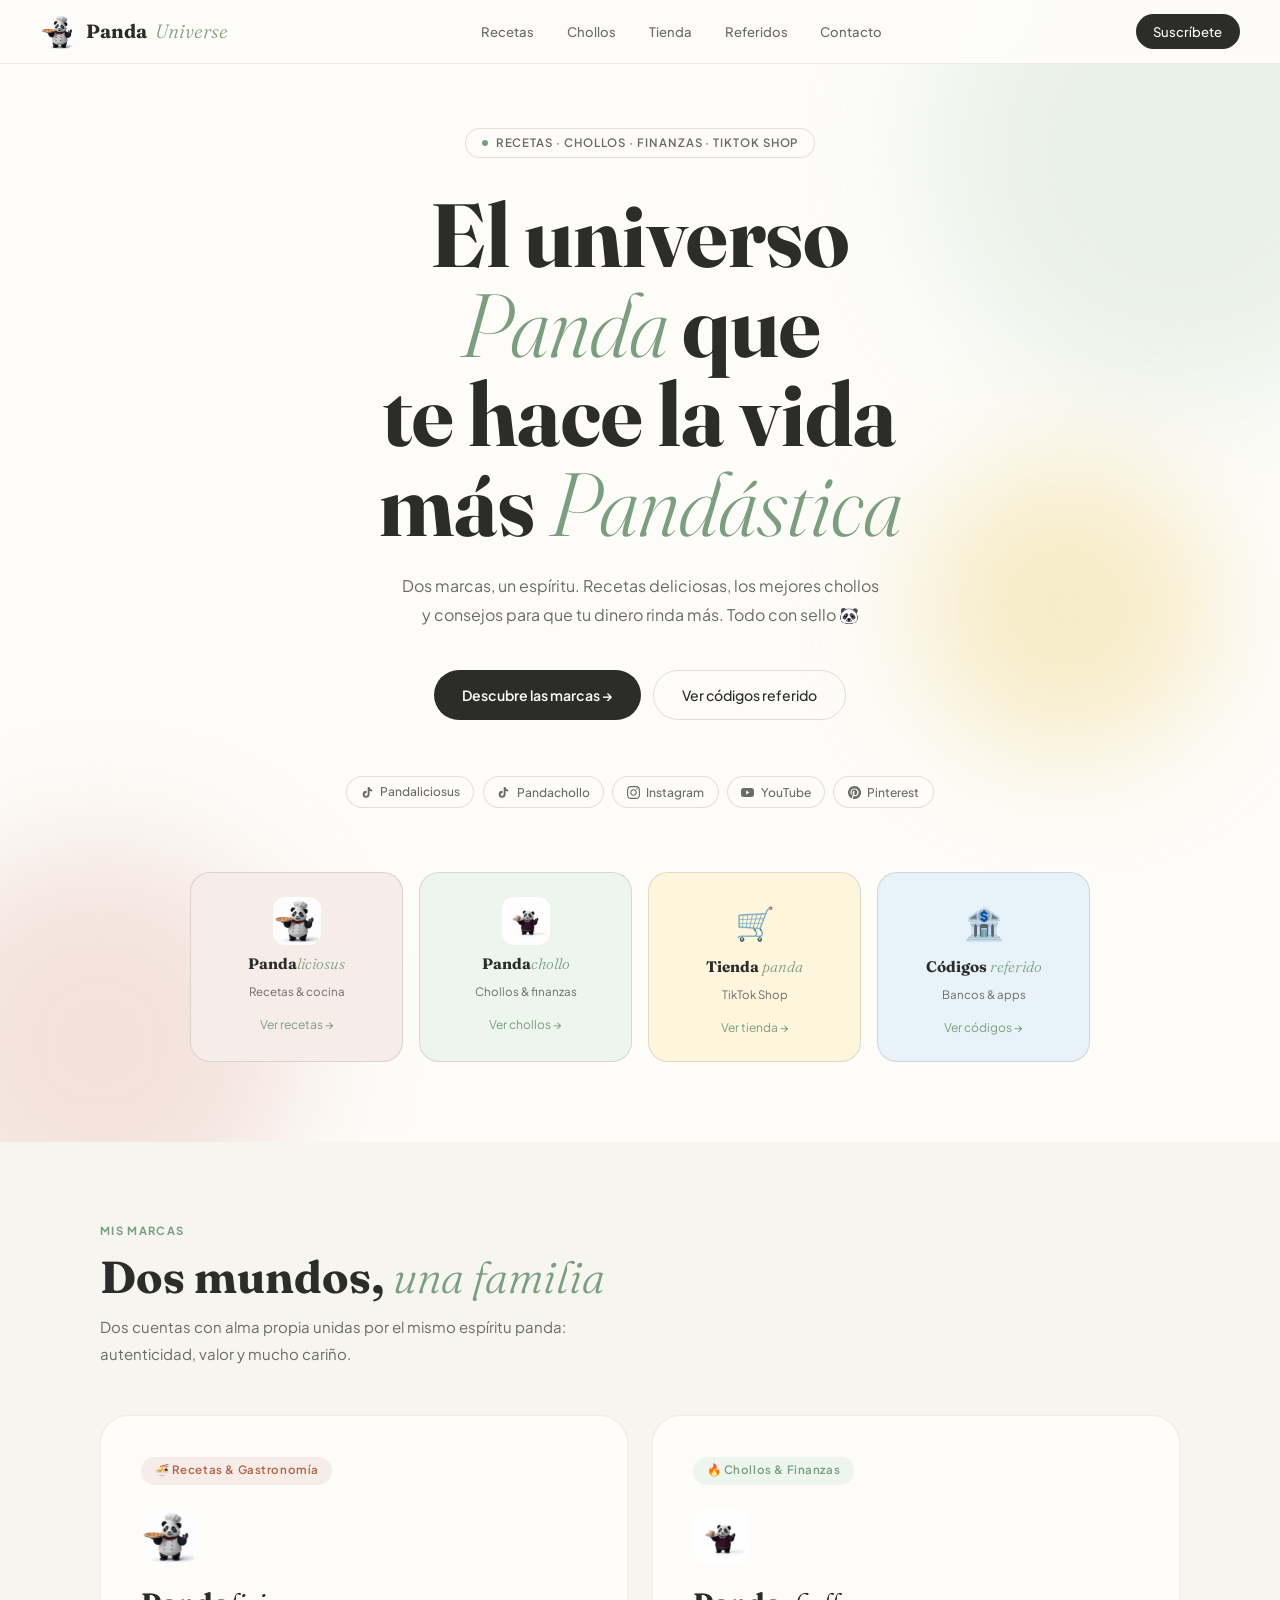
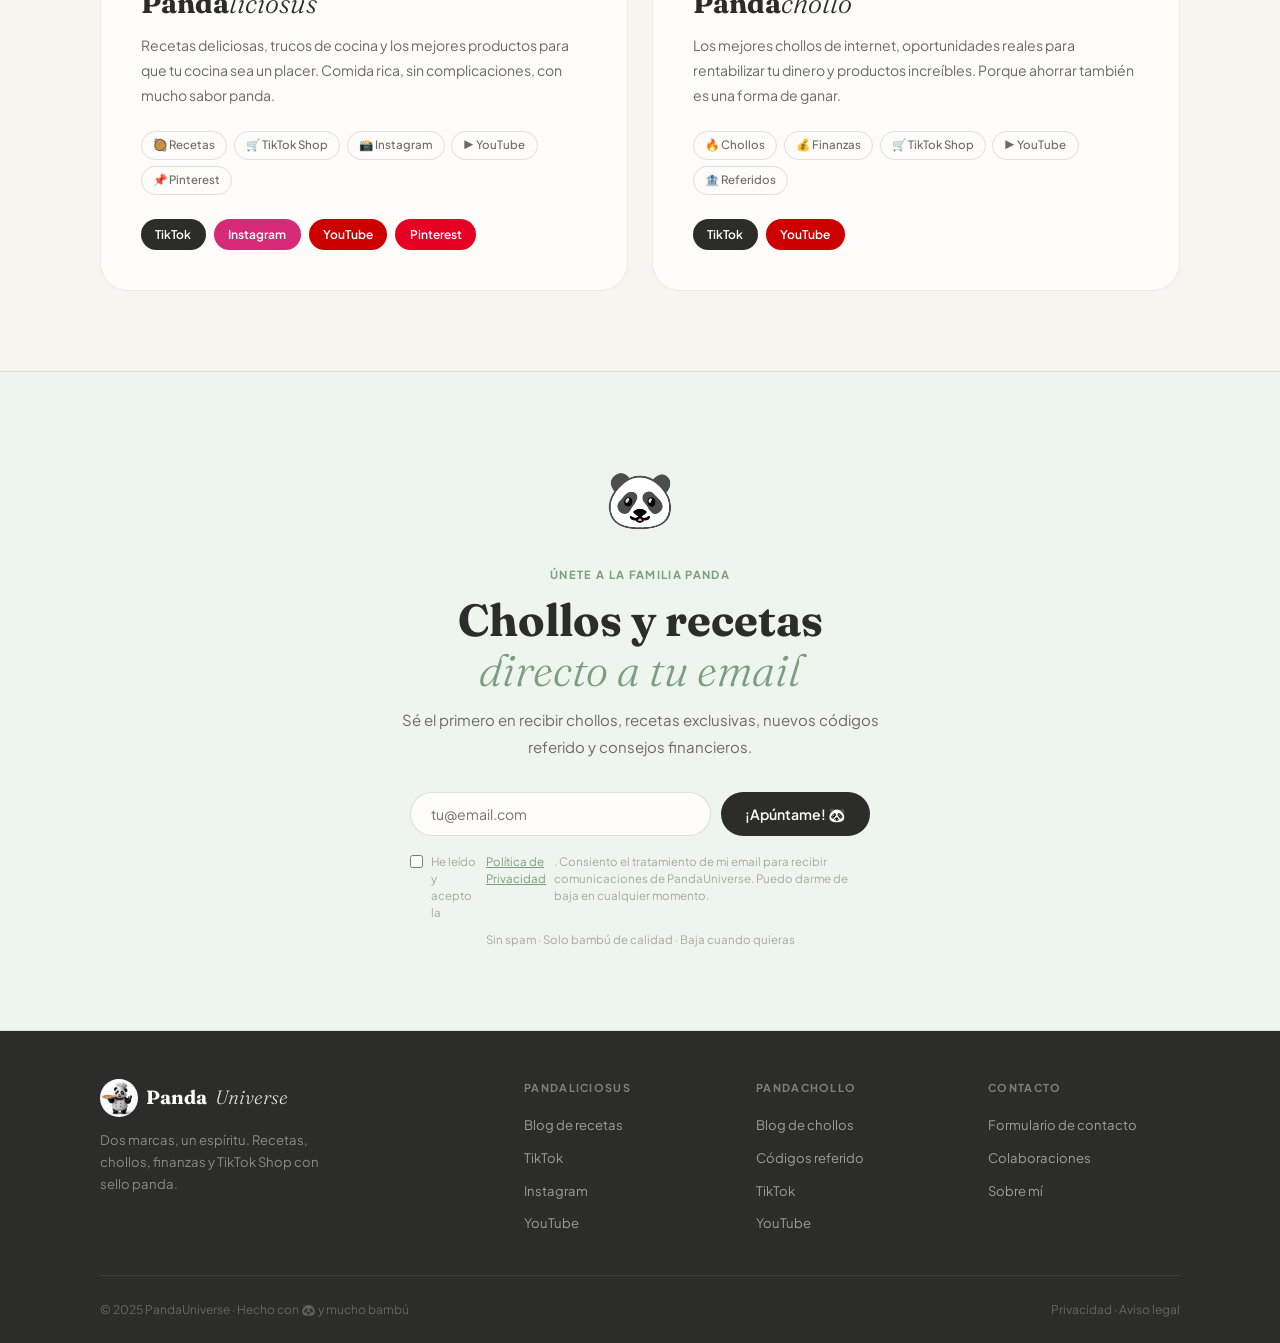
==== commit 88d8b716: "Add files via upload" ====
--- a/index.html
+++ b/index.html
@@ -60,7 +60,7 @@
 .nav-cards{display:grid;grid-template-columns:repeat(4,1fr);gap:1rem;position:relative;z-index:1;width:100%;max-width:900px}
 .nav-card{background:var(--bg);border:1px solid var(--border2);border-radius:20px;padding:1.5rem 1.25rem;text-decoration:none;color:var(--charcoal);text-align:center;transition:transform 0.25s,box-shadow 0.25s,border-color 0.2s;display:flex;flex-direction:column;align-items:center;gap:0.6rem}
 .nav-card:hover{transform:translateY(-5px);box-shadow:0 14px 32px rgba(44,44,42,0.09);border-color:var(--sage-lt)}
-.nc-icon{font-size:2rem}
+.nc-icon{font-size:2rem;display:flex;align-items:center;justify-content:center}
 .nc-label{font-family:'Fraunces',serif;font-size:0.95rem;font-weight:700;line-height:1.2}
 .nc-label em{font-style:italic;font-weight:300;color:var(--sage)}
 .nc-sub{font-size:0.72rem;color:var(--mid)}
@@ -135,6 +135,16 @@
   .footer-grid{grid-template-columns:1fr}
   .nav-cards{grid-template-columns:repeat(2,1fr)}
 }
+
+/* MOBILE NAV */
+.hamburger{display:none;flex-direction:column;justify-content:center;gap:5px;width:38px;height:38px;background:none;border:1px solid var(--border2);border-radius:10px;cursor:pointer;padding:0 9px;flex-shrink:0}
+.hamburger span{display:block;height:2px;background:var(--charcoal);border-radius:2px;transition:all 0.25s}
+.mobile-menu{display:none;position:fixed;top:64px;left:0;right:0;background:rgba(253,252,249,0.98);backdrop-filter:blur(16px);border-bottom:1px solid var(--border);z-index:199;padding:1rem 1.5rem 1.5rem;flex-direction:column;gap:0.25rem}
+.mobile-menu a{font-size:1rem;font-weight:600;color:var(--charcoal);text-decoration:none;padding:0.7rem 0.5rem;border-bottom:1px solid var(--border);display:block;transition:color 0.2s}
+.mobile-menu a:last-child{border-bottom:none}
+.mobile-menu a:hover,.mobile-menu a.active{color:var(--sage)}
+.mobile-menu.open{display:flex}
+@media(max-width:860px){.hamburger{display:flex}}
 </style>
 </head>
 <body>
@@ -152,7 +162,18 @@
     <a href="contacto.html">Contacto</a>
   </div>
   <a href="#newsletter" class="nav-pill">Suscríbete</a>
+  <button class="hamburger" onclick="toggleMenu()" aria-label="Menú" id="hamburgerBtn">
+    <span></span><span></span><span></span>
+  </button>
 </nav>
+<!-- MOBILE MENU -->
+<div class="mobile-menu" id="mobileMenu">
+    <a href="recetas.html">Recetas</a>
+  <a href="chollos.html">Chollos</a>
+  <a href="tienda.html">Tienda</a>
+  <a href="referidos.html">Referidos</a>
+  <a href="contacto.html">Contacto</a>
+</div>
 
 <!-- HERO -->
 <section class="hero">
@@ -162,7 +183,7 @@
 
   <div class="eyebrow-pill"><span class="dot"></span> Recetas · Chollos · Finanzas · TikTok Shop</div>
 
-  <h1>El universo<br><em>Panda</em> que<br>te hace la vida<br>más bonita</h1>
+  <h1>El universo<br><em>Panda</em> que<br>te hace la vida<br>más <em>Pandástica</em></h1>
 
   <p class="hero-sub">Dos marcas, un espíritu. Recetas deliciosas, los mejores chollos y consejos para que tu dinero rinda más. Todo con sello 🐼</p>
 
@@ -197,13 +218,13 @@
   <!-- NAV CARDS -->
   <div class="nav-cards">
     <a href="recetas.html" class="nav-card nc-bg1">
-      <div class="nc-icon">🍜</div>
+      <img src="PANDALICIOSUS.JPG" alt="Pandaliciosus" style="width:48px;height:48px;border-radius:12px;object-fit:cover">
       <div class="nc-label">Panda<em>liciosus</em></div>
       <div class="nc-sub">Recetas & cocina</div>
       <div class="nc-arrow">Ver recetas →</div>
     </a>
     <a href="chollos.html" class="nav-card nc-bg2">
-      <div class="nc-icon">🔥</div>
+      <img src="PANDACHOLLO.JPG" alt="Pandachollo" style="width:48px;height:48px;border-radius:12px;object-fit:cover">
       <div class="nc-label">Panda<em>chollo</em></div>
       <div class="nc-sub">Chollos & finanzas</div>
       <div class="nc-arrow">Ver chollos →</div>
@@ -232,7 +253,7 @@
     <div class="brands-grid">
       <div class="brand-card">
         <div class="brand-chip chip-blush">🍜 Recetas & Gastronomía</div>
-        <span class="brand-emoji">🐼</span>
+        <img src="PANDALICIOSUS.JPG" alt="Pandaliciosus" style="width:56px;height:56px;border-radius:14px;object-fit:cover;margin-bottom:1rem;display:block">
         <div class="brand-name">Panda<em>liciosus</em></div>
         <p class="brand-desc">Recetas deliciosas, trucos de cocina y los mejores productos para que tu cocina sea un placer. Comida rica, sin complicaciones, con mucho sabor panda.</p>
         <div class="tag-row">
@@ -248,7 +269,7 @@
       </div>
       <div class="brand-card">
         <div class="brand-chip chip-green">🔥 Chollos & Finanzas</div>
-        <span class="brand-emoji">💸</span>
+        <img src="PANDACHOLLO.JPG" alt="Pandachollo" style="width:56px;height:56px;border-radius:14px;object-fit:cover;margin-bottom:1rem;display:block">
         <div class="brand-name">Panda<em>chollo</em></div>
         <p class="brand-desc">Los mejores chollos de internet, oportunidades reales para rentabilizar tu dinero y productos increíbles. Porque ahorrar también es una forma de ganar.</p>
         <div class="tag-row">
@@ -271,11 +292,24 @@
     <div class="sec-eyebrow" style="text-align:center">Únete a la familia panda</div>
     <h2 class="sec-h" style="text-align:center">Chollos y recetas<br><em>directo a tu email</em></h2>
     <p class="sec-p" style="margin:0 auto;text-align:center">Sé el primero en recibir chollos, recetas exclusivas, nuevos códigos referido y consejos financieros.</p>
-    <form class="nl-form" onsubmit="handleNL(event)">
-      <input type="email" class="nl-input" placeholder="tu@email.com" required>
-      <button type="submit" class="nl-btn">¡Apúntame! 🐼</button>
+    <!--
+      ACTIVAR NEWSLETTER:
+      1. Ve a https://formspree.io → crea formulario → copia endpoint
+      2. Sustituye "TU_ENDPOINT_NEWSLETTER" por ese valor
+    -->
+    <form class="nl-form" id="nlForm" action="https://formspree.io/f/TU_ENDPOINT_NEWSLETTER" method="POST">
+      <input type="email" class="nl-input" name="email" placeholder="tu@email.com" required>
+      <input type="hidden" name="_subject" value="🐼 Nueva suscripción newsletter PandaUniverse">
+      <input type="text" name="_gotcha" style="display:none">
+      <button type="submit" class="nl-btn" id="nlBtn">¡Apúntame! 🐼</button>
     </form>
-    <p class="nl-note">Sin spam · Solo bambú de calidad · Baja cuando quieras</p>
+    <div style="max-width:460px;margin:0.85rem auto 0;text-align:center">
+      <label style="display:inline-flex;align-items:flex-start;gap:0.5rem;cursor:pointer;font-size:0.72rem;color:var(--light);line-height:1.5;text-align:left" id="nlConsentLabel">
+        <input type="checkbox" id="nlConsent" style="margin-top:2px;flex-shrink:0;accent-color:var(--sage)">
+        He leído y acepto la <a href="privacidad.html" target="_blank" style="color:var(--sage)">Política de Privacidad</a>. Consiento el tratamiento de mi email para recibir comunicaciones de PandaUniverse. Puedo darme de baja en cualquier momento.
+      </label>
+    </div>
+    <p class="nl-note" style="margin-top:0.6rem">Sin spam · Solo bambú de calidad · Baja cuando quieras</p>
   </div>
 </section>
 
@@ -314,17 +348,36 @@
   </div>
   <div class="footer-bottom">
     <span>© 2025 PandaUniverse · Hecho con 🐼 y mucho bambú</span>
-    <span><a href="#">Privacidad</a> · <a href="#">Aviso legal</a></span>
+    <span><a href="privacidad.html">Privacidad</a> · <a href="aviso-legal.html">Aviso legal</a></span>
   </div>
 </footer>
 
 <script>
-function handleNL(e){
-  e.preventDefault();
-  const btn=e.target.querySelector('button'),input=e.target.querySelector('input');
-  btn.textContent='¡Bienvenido a la familia! 🐼';btn.style.background='#7a9e7e';input.value='';
-  setTimeout(()=>{btn.textContent='¡Apúntame! 🐼';btn.style.background='';},3500);
-}
+(function(){
+  const form = document.getElementById('nlForm');
+  if(!form) return;
+  const btn = document.getElementById('nlBtn');
+  const consent = document.getElementById('nlConsent');
+  form.addEventListener('submit', async function(e){
+    e.preventDefault();
+    if(!consent.checked){
+      consent.parentElement.style.color='#c06040';
+      consent.parentElement.querySelector('input').style.outlineColor='#c06040';
+      return;
+    }
+    btn.disabled=true; btn.textContent='Enviando...';
+    try{
+      const res = await fetch(form.action,{method:'POST',body:new FormData(form),headers:{'Accept':'application/json'}});
+      if(res.ok){
+        form.innerHTML='<p style="color:var(--sage);font-weight:600;font-size:0.9rem;text-align:center">✓ ¡Ya eres de la familia panda! Revisa tu bandeja de entrada 🐼</p>';
+        document.getElementById('nlConsentLabel') && (document.getElementById('nlConsentLabel').style.display='none');
+      } else { throw new Error(); }
+    } catch(err){
+      btn.disabled=false; btn.textContent='¡Apúntame! 🐼';
+      alert('Hubo un problema. Inténtalo de nuevo en un momento.');
+    }
+  });
+})();
 </script>
 </body>
 </html>
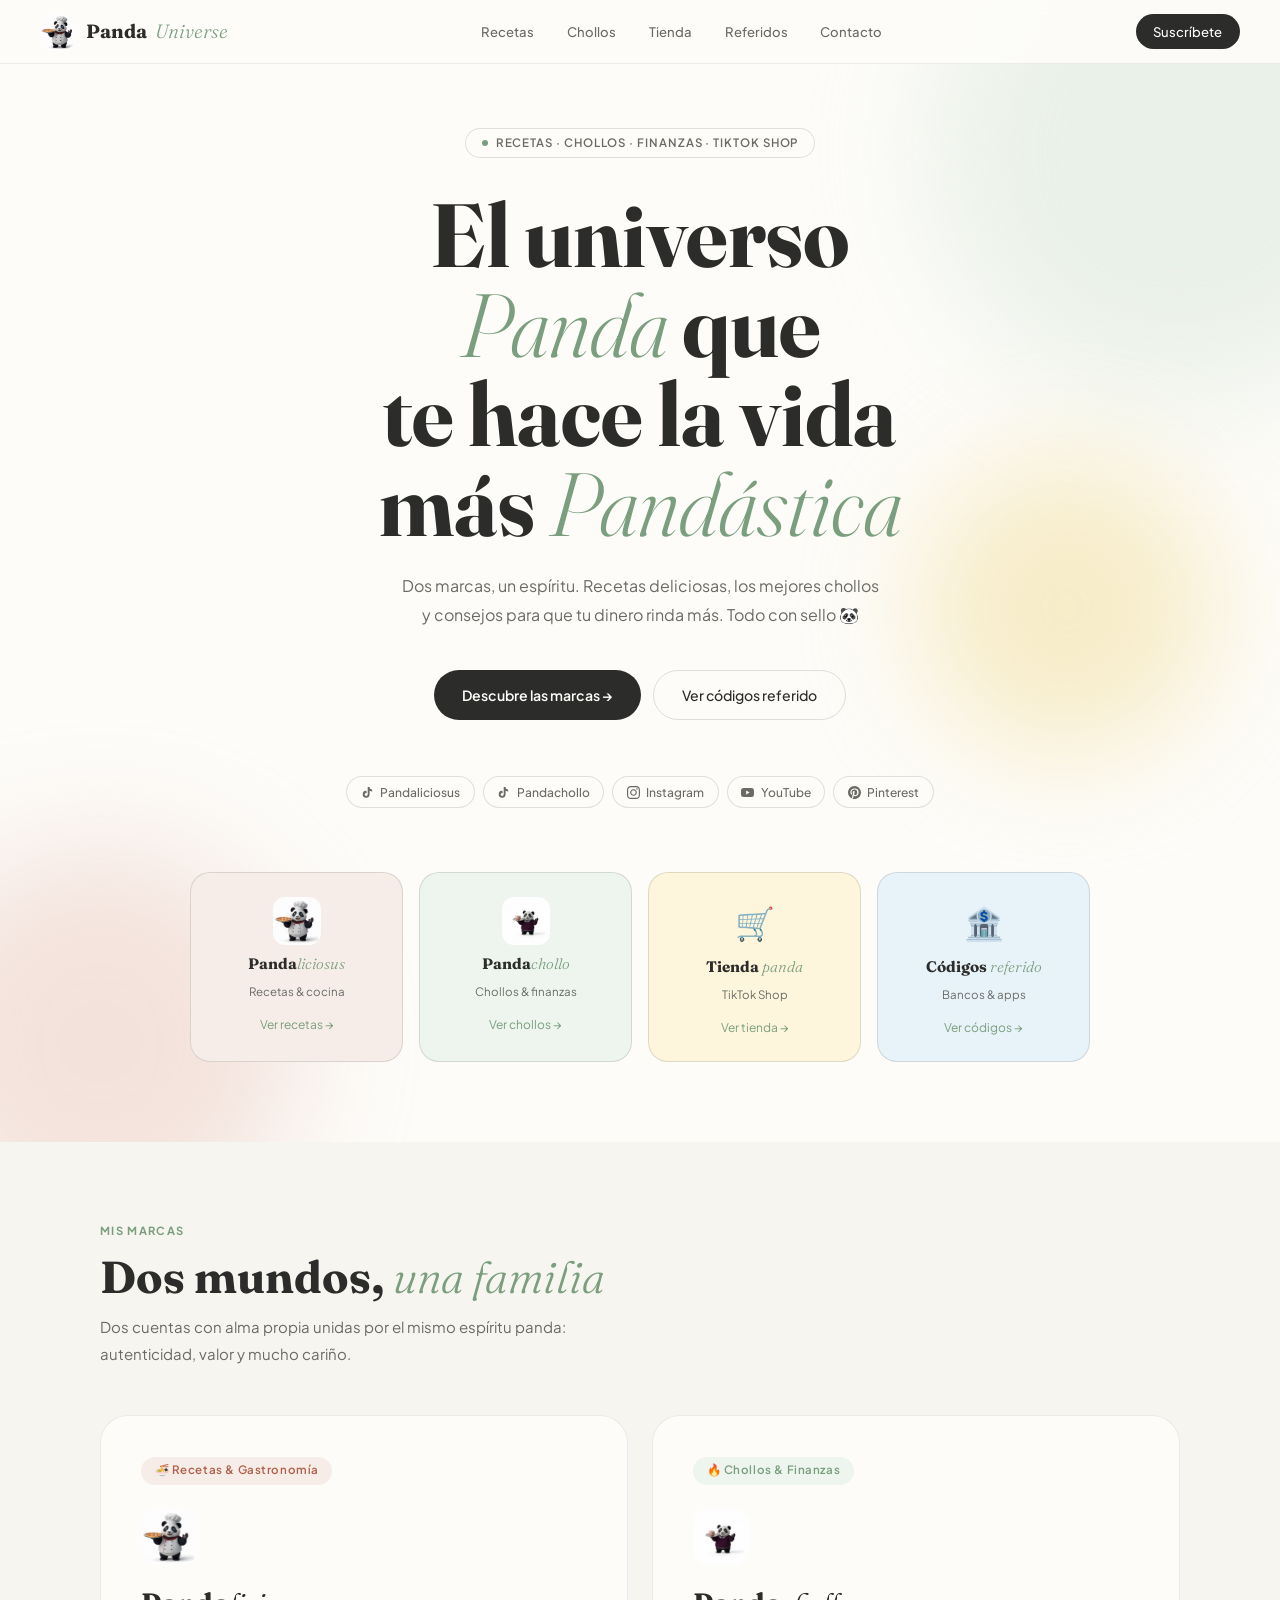
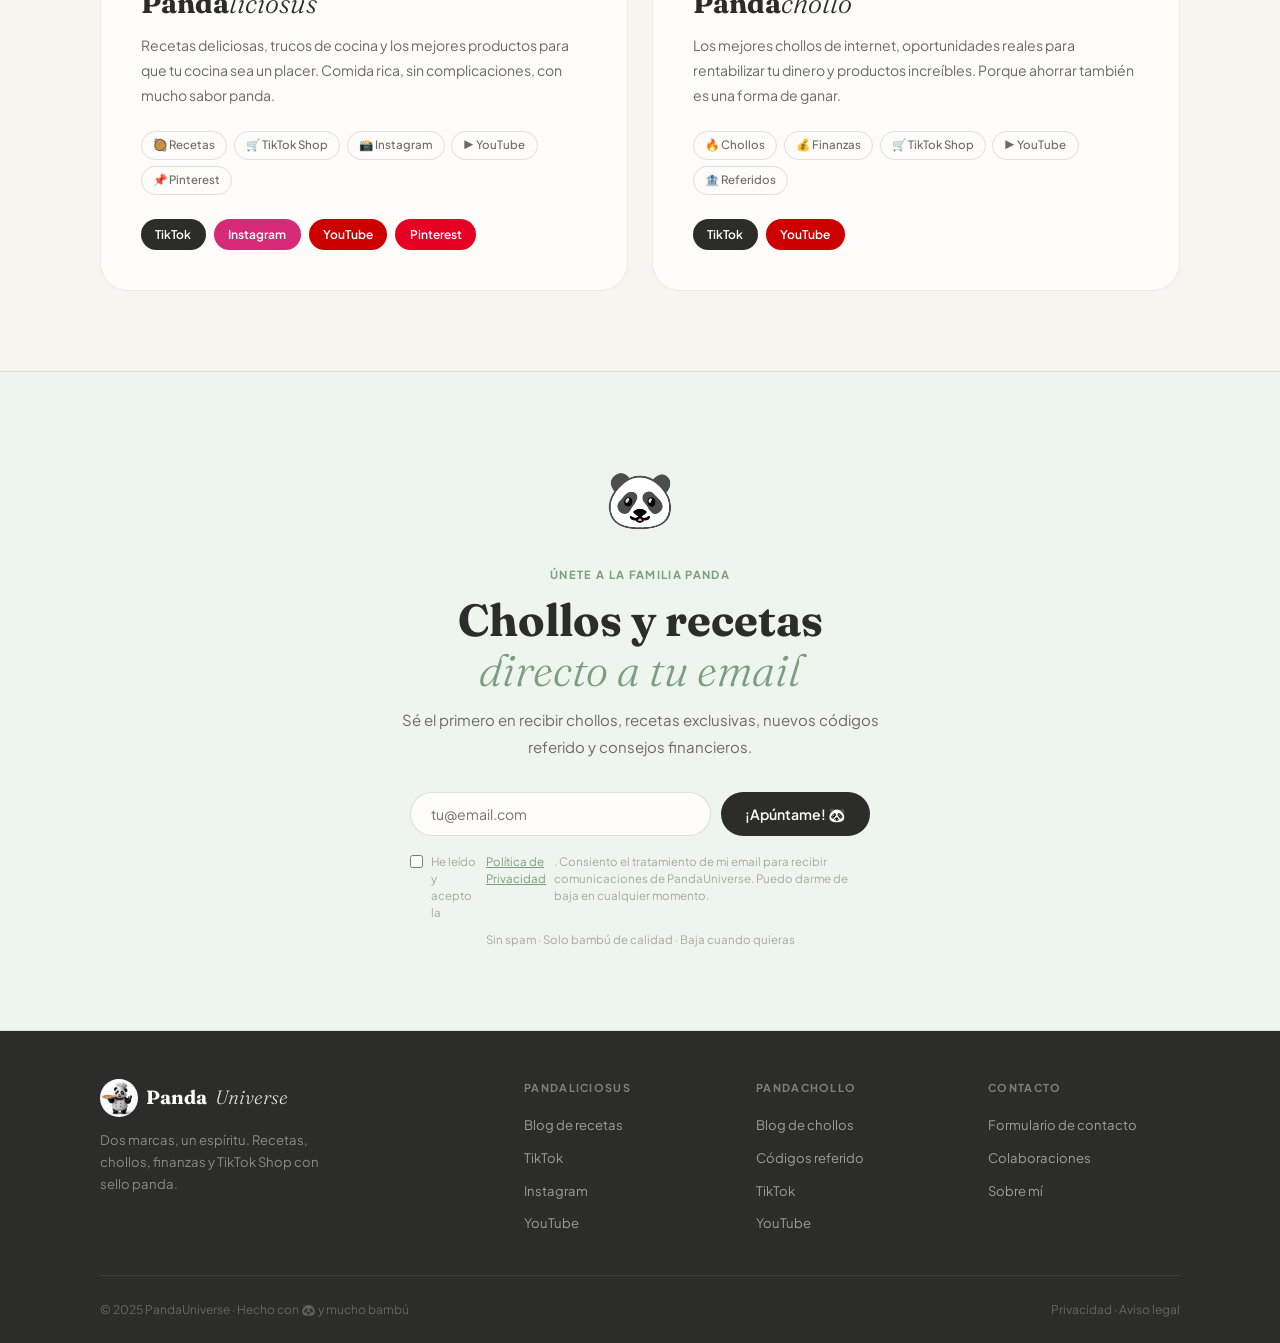
==== commit 8f9433ab: "Add files via upload" ====
--- a/index.html
+++ b/index.html
@@ -295,9 +295,8 @@
     <!--
       ACTIVAR NEWSLETTER:
       1. Ve a https://formspree.io → crea formulario → copia endpoint
-      2. Sustituye "TU_ENDPOINT_NEWSLETTER" por ese valor
-    -->
-    <form class="nl-form" id="nlForm" action="https://formspree.io/f/TU_ENDPOINT_NEWSLETTER" method="POST">
+      <!-- Endpoint configurado: mvzvoyvy -->
+    <form class="nl-form" id="nlForm" action="https://formspree.io/f/mvzvoyvy" method="POST">
       <input type="email" class="nl-input" name="email" placeholder="tu@email.com" required>
       <input type="hidden" name="_subject" value="🐼 Nueva suscripción newsletter PandaUniverse">
       <input type="text" name="_gotcha" style="display:none">
@@ -352,30 +351,66 @@
   </div>
 </footer>
 
+
 <script>
+/* ── HAMBURGER ── */
+function toggleMenu(){
+  var m = document.getElementById('mobileMenu');
+  var b = document.getElementById('hamburgerBtn');
+  if(!m || !b) return;
+  var open = m.classList.toggle('open');
+  var spans = b.querySelectorAll('span');
+  if(open){
+    spans[0].style.transform='rotate(45deg) translate(5px,5px)';
+    spans[1].style.opacity='0';
+    spans[2].style.transform='rotate(-45deg) translate(5px,-5px)';
+  } else {
+    spans[0].style.transform='';
+    spans[1].style.opacity='1';
+    spans[2].style.transform='';
+  }
+}
+document.addEventListener('click', function(e){
+  var m = document.getElementById('mobileMenu');
+  var b = document.getElementById('hamburgerBtn');
+  if(!m || !b) return;
+  if(!m.contains(e.target) && !b.contains(e.target)){
+    m.classList.remove('open');
+    var spans = b.querySelectorAll('span');
+    spans[0].style.transform=''; spans[1].style.opacity='1'; spans[2].style.transform='';
+  }
+});
+
+/* ── NEWSLETTER ── */
 (function(){
-  const form = document.getElementById('nlForm');
+  var form = document.getElementById('nlForm');
   if(!form) return;
-  const btn = document.getElementById('nlBtn');
-  const consent = document.getElementById('nlConsent');
-  form.addEventListener('submit', async function(e){
+  var btn = document.getElementById('nlBtn');
+  var consent = document.getElementById('nlConsent');
+  form.addEventListener('submit', function(e){
     e.preventDefault();
-    if(!consent.checked){
+    if(consent && !consent.checked){
       consent.parentElement.style.color='#c06040';
-      consent.parentElement.querySelector('input').style.outlineColor='#c06040';
       return;
     }
-    btn.disabled=true; btn.textContent='Enviando...';
-    try{
-      const res = await fetch(form.action,{method:'POST',body:new FormData(form),headers:{'Accept':'application/json'}});
-      if(res.ok){
-        form.innerHTML='<p style="color:var(--sage);font-weight:600;font-size:0.9rem;text-align:center">✓ ¡Ya eres de la familia panda! Revisa tu bandeja de entrada 🐼</p>';
-        document.getElementById('nlConsentLabel') && (document.getElementById('nlConsentLabel').style.display='none');
-      } else { throw new Error(); }
-    } catch(err){
-      btn.disabled=false; btn.textContent='¡Apúntame! 🐼';
-      alert('Hubo un problema. Inténtalo de nuevo en un momento.');
-    }
+    btn.disabled = true;
+    btn.textContent = 'Enviando...';
+    var data = new FormData(form);
+    fetch(form.action, {method:'POST', body:data, headers:{'Accept':'application/json'}})
+      .then(function(res){
+        if(res.ok){
+          form.innerHTML = '<p style="color:var(--sage);font-weight:600;font-size:0.9rem;text-align:center;padding:1rem 0">✓ ¡Ya eres de la familia panda! Revisa tu bandeja 🐼</p>';
+          var lbl = document.getElementById('nlConsentLabel');
+          if(lbl) lbl.style.display='none';
+        } else {
+          throw new Error('server');
+        }
+      })
+      .catch(function(){
+        btn.disabled = false;
+        btn.textContent = '¡Apúntame! 🐼';
+        alert('Hubo un problema. Inténtalo de nuevo en un momento.');
+      });
   });
 })();
 </script>
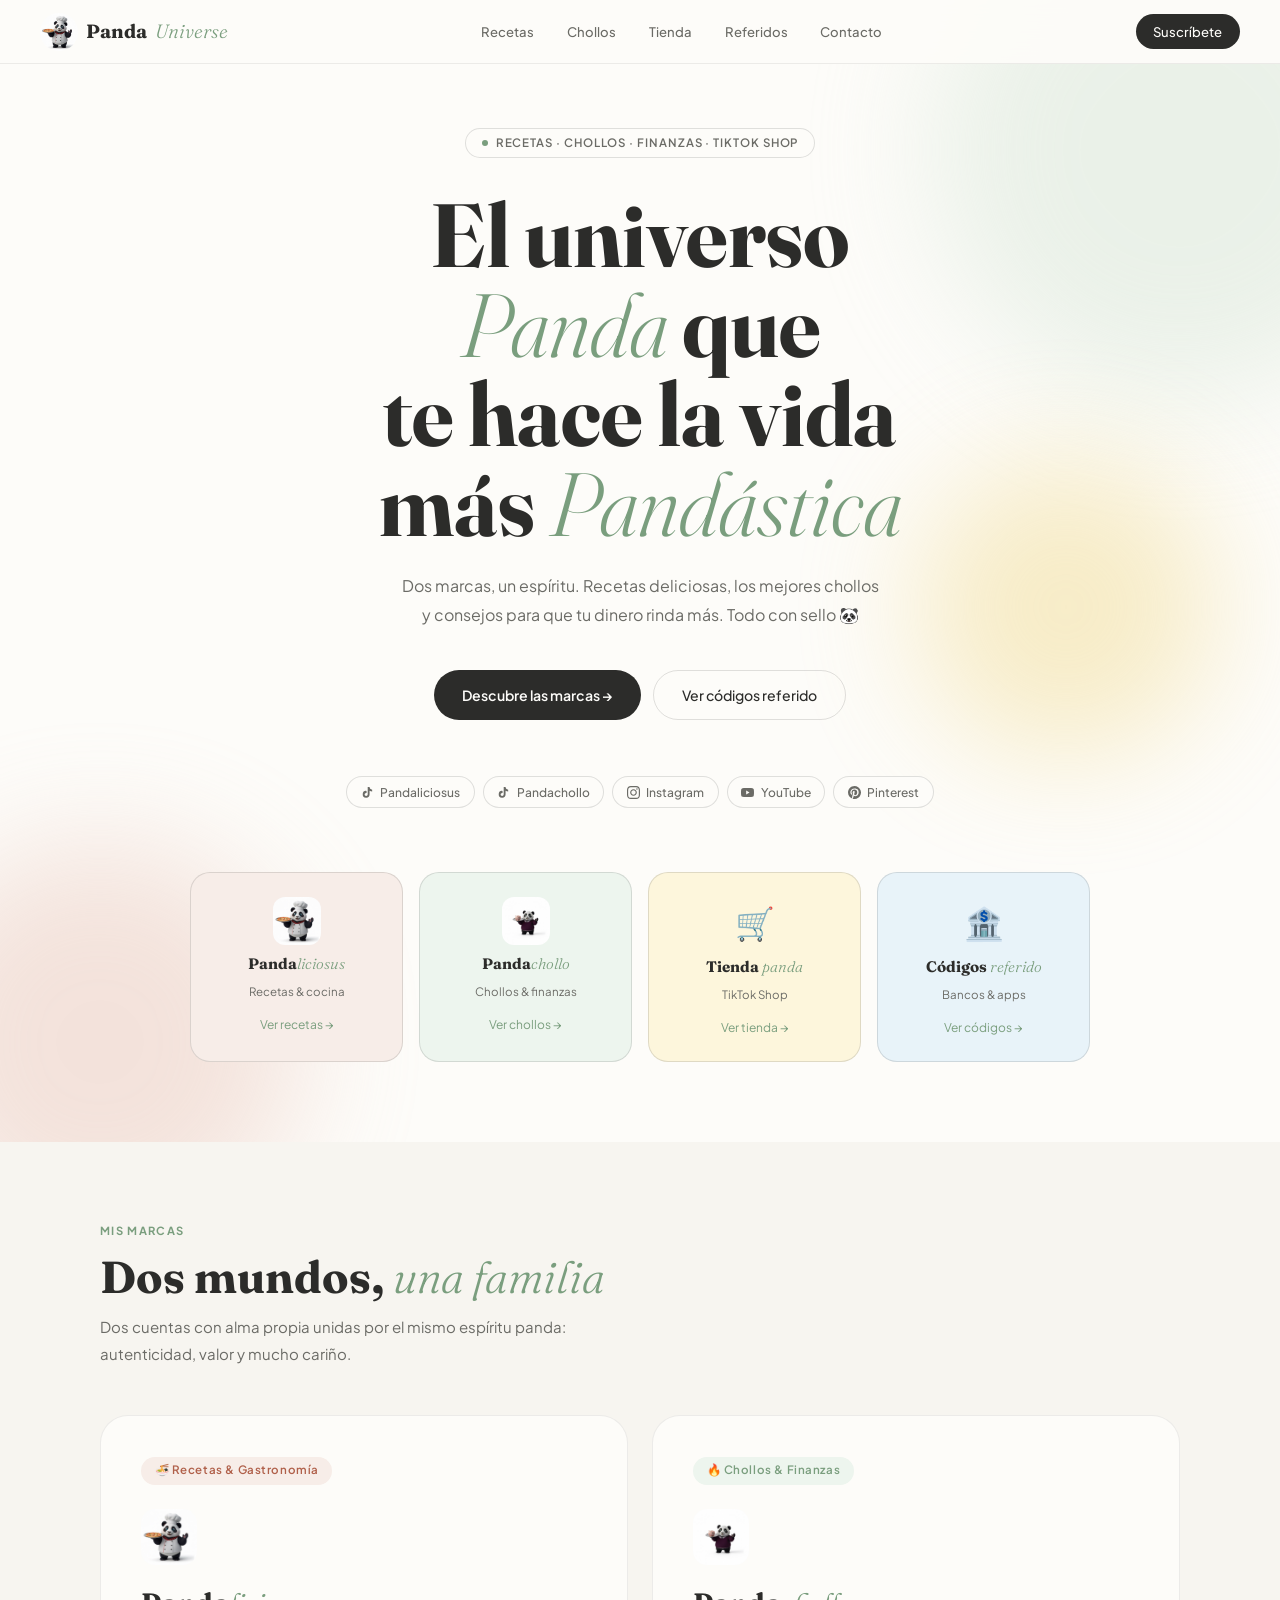
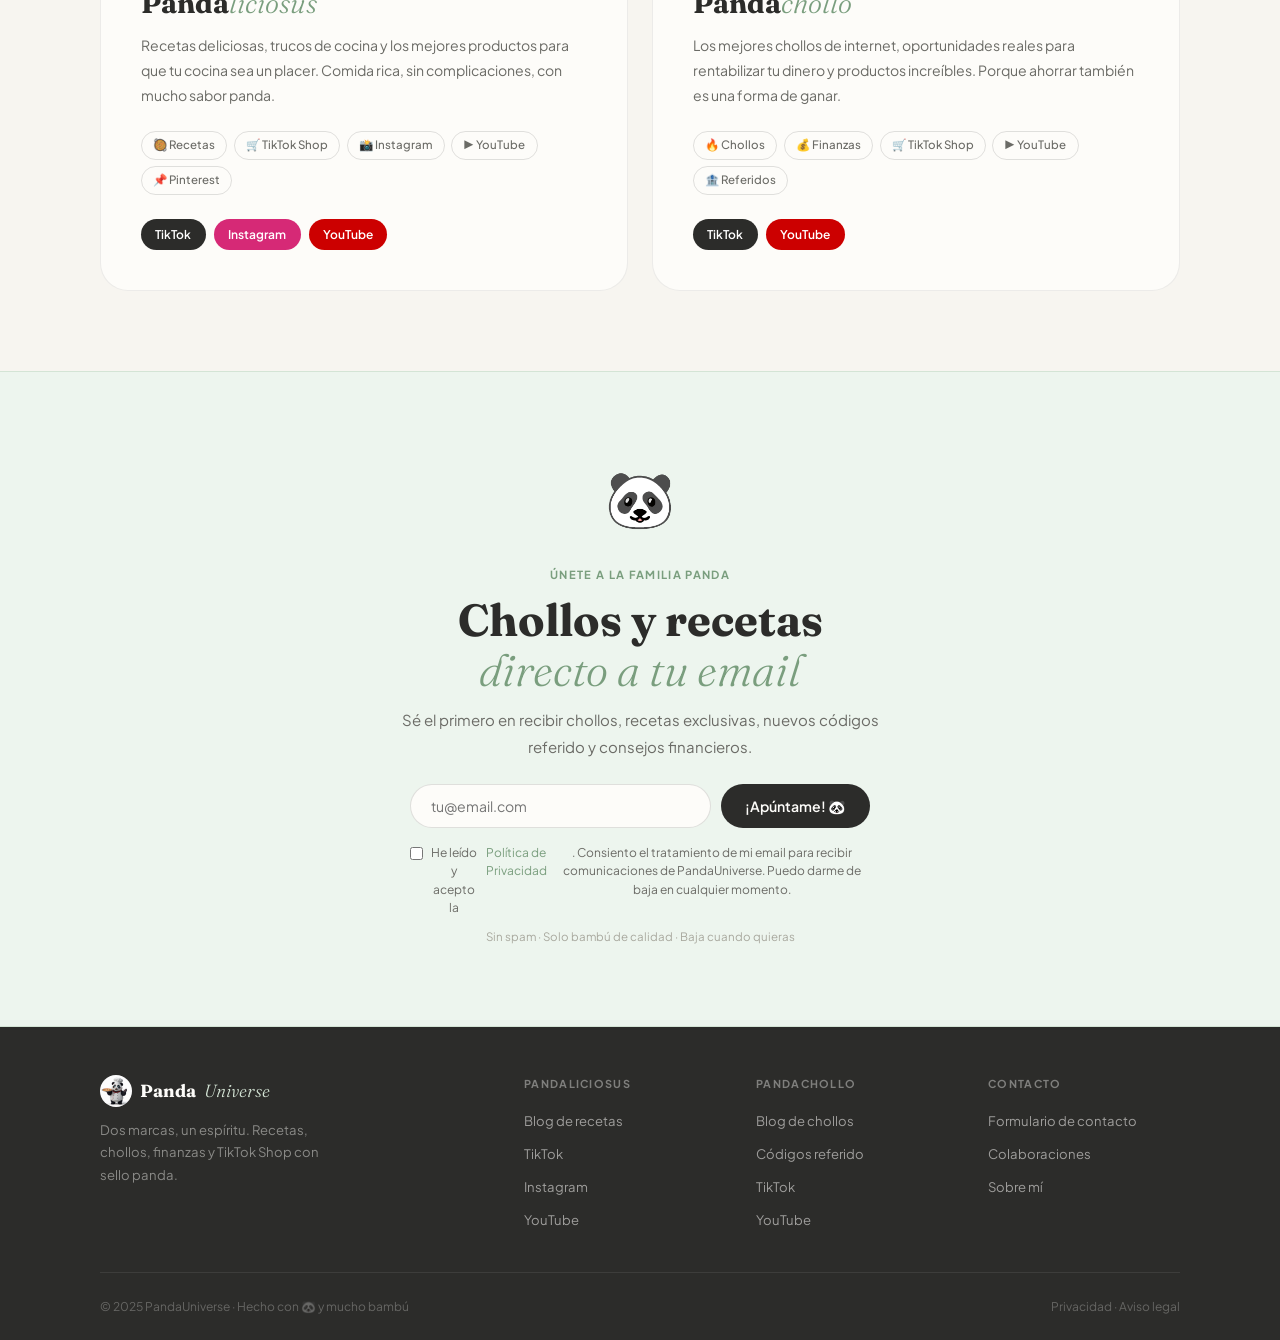
==== commit bcd14e91: "Add files via upload" ====
--- a/index.html
+++ b/index.html
@@ -4,154 +4,179 @@
 <meta charset="UTF-8">
 <meta name="viewport" content="width=device-width, initial-scale=1.0">
 <title>PandaUniverse | Pandaliciosus & Pandachollo</title>
+<link rel="preconnect" href="https://fonts.googleapis.com">
 <link href="https://fonts.googleapis.com/css2?family=Fraunces:ital,opsz,wght@0,9..144,300;0,9..144,400;0,9..144,700;1,9..144,300&family=Plus+Jakarta+Sans:wght@300;400;500;600&display=swap" rel="stylesheet">
+<link rel="stylesheet" href="main.css">
 <style>
-*,*::before,*::after{box-sizing:border-box;margin:0;padding:0}
-:root{
-  --bg:#fdfcf9;--bg2:#f7f5f0;
-  --sage:#7a9e7e;--sage-lt:#d4e4d5;--sage-pal:#edf5ee;
-  --blush:#e8c4b8;--blush-lt:#f7ede8;
-  --butter:#f0d98c;--butter-lt:#fdf6dc;
-  --sky-lt:#e8f3f9;--lav-lt:#f0edf9;
-  --charcoal:#2c2c2a;--mid:#6b6b66;--light:#a8a89e;
-  --border:rgba(44,44,42,0.08);--border2:rgba(44,44,42,0.14);
-}
-html{scroll-behavior:smooth}
-body{font-family:'Plus Jakarta Sans',sans-serif;background:var(--bg);color:var(--charcoal);overflow-x:hidden;font-size:15px;line-height:1.6}
-::-webkit-scrollbar{width:6px}::-webkit-scrollbar-track{background:var(--bg2)}::-webkit-scrollbar-thumb{background:var(--sage-lt);border-radius:3px}
-
-/* NAV */
-nav{position:fixed;top:0;left:0;right:0;z-index:200;display:flex;align-items:center;justify-content:space-between;padding:0 2.5rem;height:64px;background:rgba(253,252,249,0.92);backdrop-filter:blur(16px);border-bottom:1px solid var(--border)}
-.logo{font-family:'Fraunces',serif;font-size:1.2rem;font-weight:700;color:var(--charcoal);text-decoration:none;display:flex;align-items:center;gap:0.5rem}
-.logo-panda{width:34px;height:34px;background:var(--charcoal);border-radius:50%;display:flex;align-items:center;justify-content:center;font-size:18px}
-.logo em{font-style:italic;color:var(--sage);font-weight:300}
-.nav-center{display:flex;gap:0.25rem}
-.nav-center a{font-size:0.82rem;font-weight:500;color:var(--mid);text-decoration:none;padding:0.4rem 0.9rem;border-radius:100px;transition:background 0.2s,color 0.2s}
-.nav-center a:hover{background:var(--bg2);color:var(--charcoal)}
-.nav-pill{background:var(--charcoal);color:var(--bg)!important;padding:0.45rem 1.1rem;border-radius:100px;font-size:0.82rem;font-weight:500;text-decoration:none;transition:background 0.2s,transform 0.15s!important}
-.nav-pill:hover{background:var(--sage)!important;transform:scale(1.04)}
-
-/* HERO */
-.hero{min-height:100vh;display:flex;flex-direction:column;align-items:center;justify-content:center;padding:8rem 2rem 5rem;text-align:center;position:relative;overflow:hidden}
-.blob{position:absolute;border-radius:50%;filter:blur(60px);opacity:0.45;pointer-events:none}
-.b1{width:500px;height:500px;background:var(--sage-lt);top:-100px;right:-150px}
-.b2{width:400px;height:400px;background:var(--blush);bottom:-100px;left:-100px}
-.b3{width:300px;height:300px;background:var(--butter);top:40%;right:5%}
-.eyebrow-pill{display:inline-flex;align-items:center;gap:0.5rem;border:1px solid var(--border2);background:var(--bg);padding:0.3rem 1rem;border-radius:100px;font-size:0.72rem;font-weight:600;letter-spacing:0.08em;text-transform:uppercase;color:var(--mid);margin-bottom:2rem;position:relative;z-index:1}
-.dot{width:6px;height:6px;background:var(--sage);border-radius:50%;display:inline-block}
-h1{font-family:'Fraunces',serif;font-size:clamp(3rem,7vw,6rem);font-weight:700;line-height:1.0;margin-bottom:1.5rem;position:relative;z-index:1;max-width:800px}
-h1 em{font-style:italic;font-weight:300;color:var(--sage)}
-.hero-sub{font-size:1rem;color:var(--mid);max-width:480px;line-height:1.8;margin-bottom:2.5rem;position:relative;z-index:1}
-
-/* HERO ACTIONS */
-.hero-actions{display:flex;gap:0.75rem;flex-wrap:wrap;justify-content:center;position:relative;z-index:1;margin-bottom:3.5rem}
-.btn-dark{background:var(--charcoal);color:var(--bg);padding:0.8rem 1.75rem;border-radius:100px;font-family:'Plus Jakarta Sans',sans-serif;font-size:0.88rem;font-weight:600;text-decoration:none;transition:background 0.2s,transform 0.15s;display:inline-flex;align-items:center;gap:0.4rem}
-.btn-dark:hover{background:var(--sage);transform:translateY(-2px)}
-.btn-ghost{border:1.5px solid var(--border2);color:var(--charcoal);padding:0.8rem 1.75rem;border-radius:100px;font-family:'Plus Jakarta Sans',sans-serif;font-size:0.88rem;font-weight:500;text-decoration:none;transition:border-color 0.2s,transform 0.15s,background 0.2s;display:inline-flex;align-items:center;gap:0.4rem}
-.btn-ghost:hover{border-color:var(--sage);background:var(--sage-pal);transform:translateY(-2px)}
-
-/* SOCIAL CHIPS */
-.hero-socials{display:flex;gap:0.5rem;flex-wrap:wrap;justify-content:center;position:relative;z-index:1;margin-bottom:4rem}
-.soc-chip{display:inline-flex;align-items:center;gap:0.4rem;padding:0.35rem 0.85rem;border-radius:100px;font-size:0.75rem;font-weight:500;text-decoration:none;border:1px solid var(--border2);background:var(--bg);color:var(--mid);transition:transform 0.15s,border-color 0.2s}
-.soc-chip:hover{transform:translateY(-2px);border-color:var(--charcoal);color:var(--charcoal)}
-.soc-chip svg{width:13px;height:13px;flex-shrink:0}
-
-/* NAV CARDS */
-.nav-cards{display:grid;grid-template-columns:repeat(4,1fr);gap:1rem;position:relative;z-index:1;width:100%;max-width:900px}
-.nav-card{background:var(--bg);border:1px solid var(--border2);border-radius:20px;padding:1.5rem 1.25rem;text-decoration:none;color:var(--charcoal);text-align:center;transition:transform 0.25s,box-shadow 0.25s,border-color 0.2s;display:flex;flex-direction:column;align-items:center;gap:0.6rem}
-.nav-card:hover{transform:translateY(-5px);box-shadow:0 14px 32px rgba(44,44,42,0.09);border-color:var(--sage-lt)}
-.nc-icon{font-size:2rem;display:flex;align-items:center;justify-content:center}
-.nc-label{font-family:'Fraunces',serif;font-size:0.95rem;font-weight:700;line-height:1.2}
-.nc-label em{font-style:italic;font-weight:300;color:var(--sage)}
-.nc-sub{font-size:0.72rem;color:var(--mid)}
-.nc-arrow{font-size:0.75rem;color:var(--sage);margin-top:0.25rem}
-.nc-bg1{background:var(--blush-lt)} .nc-bg2{background:var(--sage-pal)} .nc-bg3{background:var(--butter-lt)} .nc-bg4{background:var(--sky-lt)}
-
-/* BRANDS SECTION */
-.brands-section{background:var(--bg2);padding:5rem 2rem}
-.wrap{max-width:1080px;margin:0 auto}
-.sec-eyebrow{font-size:0.7rem;font-weight:700;letter-spacing:0.12em;text-transform:uppercase;color:var(--sage);margin-bottom:0.75rem}
-.sec-h{font-family:'Fraunces',serif;font-size:clamp(1.8rem,3.5vw,2.8rem);font-weight:700;line-height:1.1;margin-bottom:0.75rem}
-.sec-h em{font-style:italic;font-weight:300;color:var(--sage)}
-.sec-p{color:var(--mid);max-width:500px;line-height:1.8;margin-bottom:3rem}
-.brands-grid{display:grid;grid-template-columns:1fr 1fr;gap:1.5rem}
-.brand-card{background:var(--bg);border-radius:28px;border:1px solid var(--border);padding:2.5rem;transition:transform 0.3s,box-shadow 0.3s}
-.brand-card:hover{transform:translateY(-5px);box-shadow:0 16px 40px rgba(44,44,42,0.08)}
-.brand-chip{display:inline-flex;align-items:center;gap:0.4rem;padding:0.3rem 0.85rem;border-radius:100px;font-size:0.72rem;font-weight:600;letter-spacing:0.05em;margin-bottom:1.5rem}
-.chip-blush{background:var(--blush-lt);color:#b0604a}
-.chip-green{background:var(--sage-pal);color:var(--sage)}
-.brand-emoji{font-size:2.5rem;margin-bottom:1rem;display:block}
-.brand-name{font-family:'Fraunces',serif;font-size:1.75rem;font-weight:700;margin-bottom:0.5rem}
-.brand-name em{font-style:italic;font-weight:300}
-.brand-desc{color:var(--mid);font-size:0.88rem;line-height:1.75;margin-bottom:1.5rem}
-.tag-row{display:flex;flex-wrap:wrap;gap:0.4rem;margin-bottom:1.5rem}
-.tag{padding:0.25rem 0.7rem;border-radius:100px;font-size:0.72rem;font-weight:500;border:1px solid var(--border2);color:var(--mid)}
-.social-row{display:flex;gap:0.5rem;flex-wrap:wrap}
-.s-btn{display:inline-flex;align-items:center;gap:0.35rem;padding:0.38rem 0.9rem;border-radius:100px;font-size:0.75rem;font-weight:600;text-decoration:none;transition:transform 0.15s,opacity 0.2s;color:#fff}
-.s-btn:hover{transform:scale(1.05);opacity:0.88}
-.s-tiktok{background:var(--charcoal)} .s-ig{background:#d62976} .s-yt{background:#cc0000} .s-pin{background:#e60023}
-
-/* NEWSLETTER */
-.nl-section{background:var(--sage-pal);border-top:1px solid var(--sage-lt);border-bottom:1px solid var(--sage-lt);padding:5rem 2rem;text-align:center}
-.nl-panda{font-size:3.5rem;margin-bottom:1.5rem}
-.nl-form{display:flex;gap:0.6rem;justify-content:center;flex-wrap:wrap;max-width:460px;margin:2rem auto 0}
-.nl-input{flex:1;min-width:200px;padding:0.75rem 1.25rem;border-radius:100px;border:1.5px solid var(--border2);font-family:'Plus Jakarta Sans',sans-serif;font-size:0.88rem;background:var(--bg);color:var(--charcoal);outline:none;transition:border-color 0.2s}
-.nl-input:focus{border-color:var(--sage)}
-.nl-btn{background:var(--charcoal);color:var(--bg);padding:0.75rem 1.5rem;border-radius:100px;font-family:'Plus Jakarta Sans',sans-serif;font-size:0.88rem;font-weight:600;border:none;cursor:pointer;transition:background 0.2s,transform 0.15s}
-.nl-btn:hover{background:var(--sage);transform:scale(1.03)}
-.nl-note{margin-top:0.85rem;font-size:0.72rem;color:var(--light)}
-
-/* FOOTER */
-footer{background:var(--charcoal);padding:3rem 2rem 1.5rem}
-.footer-grid{max-width:1080px;margin:0 auto;display:grid;grid-template-columns:2fr 1fr 1fr 1fr;gap:2.5rem;padding-bottom:2rem;border-bottom:1px solid rgba(255,255,255,0.08)}
-.f-logo{color:#fdfcf9;margin-bottom:0.75rem}
-.f-logo em{color:var(--sage-lt)}
-.f-desc{font-size:0.82rem;color:rgba(253,252,249,0.45);line-height:1.7;max-width:240px}
-.f-col h5{font-size:0.68rem;font-weight:700;letter-spacing:0.12em;text-transform:uppercase;color:rgba(253,252,249,0.4);margin-bottom:1rem}
-.f-col ul{list-style:none}
-.f-col li{margin-bottom:0.55rem}
-.f-col a{color:rgba(253,252,249,0.55);font-size:0.82rem;text-decoration:none;transition:color 0.2s}
-.f-col a:hover{color:var(--sage-lt)}
-.footer-bottom{max-width:1080px;margin:0 auto;padding-top:1.5rem;display:flex;justify-content:space-between;align-items:center;font-size:0.75rem;color:rgba(253,252,249,0.28);flex-wrap:wrap;gap:0.5rem}
-.footer-bottom a{color:rgba(253,252,249,0.28);text-decoration:none}
-.footer-bottom a:hover{color:var(--sage-lt)}
-
-/* ANIMATIONS */
-@keyframes fadeUp{from{opacity:0;transform:translateY(20px)}to{opacity:1;transform:translateY(0)}}
-.eyebrow-pill{animation:fadeUp 0.5s ease both}
-h1{animation:fadeUp 0.6s 0.1s ease both}
-.hero-sub{animation:fadeUp 0.6s 0.2s ease both}
-.hero-actions{animation:fadeUp 0.6s 0.3s ease both}
-.hero-socials{animation:fadeUp 0.6s 0.4s ease both}
-.nav-cards{animation:fadeUp 0.6s 0.5s ease both}
-
-@media(max-width:860px){
-  nav{padding:0 1.25rem} .nav-center{display:none}
-  .nav-cards{grid-template-columns:repeat(2,1fr)}
-  .brands-grid{grid-template-columns:1fr}
-  .footer-grid{grid-template-columns:1fr 1fr}
-}
-@media(max-width:540px){
-  .footer-grid{grid-template-columns:1fr}
-  .nav-cards{grid-template-columns:repeat(2,1fr)}
-}
-
-/* MOBILE NAV */
-.hamburger{display:none;flex-direction:column;justify-content:center;gap:5px;width:38px;height:38px;background:none;border:1px solid var(--border2);border-radius:10px;cursor:pointer;padding:0 9px;flex-shrink:0}
-.hamburger span{display:block;height:2px;background:var(--charcoal);border-radius:2px;transition:all 0.25s}
-.mobile-menu{display:none;position:fixed;top:64px;left:0;right:0;background:rgba(253,252,249,0.98);backdrop-filter:blur(16px);border-bottom:1px solid var(--border);z-index:199;padding:1rem 1.5rem 1.5rem;flex-direction:column;gap:0.25rem}
-.mobile-menu a{font-size:1rem;font-weight:600;color:var(--charcoal);text-decoration:none;padding:0.7rem 0.5rem;border-bottom:1px solid var(--border);display:block;transition:color 0.2s}
-.mobile-menu a:last-child{border-bottom:none}
-.mobile-menu a:hover,.mobile-menu a.active{color:var(--sage)}
-.mobile-menu.open{display:flex}
-@media(max-width:860px){.hamburger{display:flex}}
+/* ── Estilos exclusivos de index.html ── */
+
+.hero {
+  min-height: 100vh;
+  display: flex;
+  flex-direction: column;
+  align-items: center;
+  justify-content: center;
+  padding: 8rem 2rem 5rem;
+  text-align: center;
+  position: relative;
+  overflow: hidden;
+}
+
+/* Blobs decorativos del fondo */
+.blob {
+  position: absolute;
+  border-radius: 50%;
+  filter: blur(60px);
+  opacity: 0.45;
+  pointer-events: none;
+}
+.b1 { width: 500px; height: 500px; background: var(--sage-lt);  top: -100px; right: -150px; }
+.b2 { width: 400px; height: 400px; background: var(--blush);    bottom: -100px; left: -100px; }
+.b3 { width: 300px; height: 300px; background: var(--butter);   top: 40%; right: 5%; }
+
+/* Eyebrow del hero */
+.eyebrow-pill {
+  display: inline-flex;
+  align-items: center;
+  gap: 0.5rem;
+  border: 1px solid var(--border2);
+  background: var(--bg);
+  padding: 0.3rem 1rem;
+  border-radius: var(--radius-pill);
+  font-size: 0.72rem;
+  font-weight: 600;
+  letter-spacing: 0.08em;
+  text-transform: uppercase;
+  color: var(--mid);
+  margin-bottom: 2rem;
+  position: relative;
+  z-index: 1;
+}
+.dot { width: 6px; height: 6px; background: var(--sage); border-radius: 50%; display: inline-block; }
+
+/* Título hero */
+h1 {
+  font-family: var(--font-display);
+  font-size: clamp(3rem, 7vw, 6rem);
+  font-weight: 700;
+  line-height: 1.0;
+  margin-bottom: 1.5rem;
+  position: relative;
+  z-index: 1;
+  max-width: 800px;
+}
+
+.hero-sub {
+  font-size: 1rem;
+  color: var(--mid);
+  max-width: 480px;
+  line-height: 1.8;
+  margin-bottom: 2.5rem;
+  position: relative;
+  z-index: 1;
+}
+
+.hero-actions {
+  display: flex;
+  gap: 0.75rem;
+  flex-wrap: wrap;
+  justify-content: center;
+  position: relative;
+  z-index: 1;
+  margin-bottom: 3.5rem;
+}
+
+.hero-socials {
+  display: flex;
+  gap: 0.5rem;
+  flex-wrap: wrap;
+  justify-content: center;
+  position: relative;
+  z-index: 1;
+  margin-bottom: 4rem;
+}
+
+/* Tarjetas de navegación rápida */
+.nav-cards {
+  display: grid;
+  grid-template-columns: repeat(4, 1fr);
+  gap: 1rem;
+  position: relative;
+  z-index: 1;
+  width: 100%;
+  max-width: 900px;
+}
+
+.nav-card {
+  background: var(--bg);
+  border: 1px solid var(--border2);
+  border-radius: var(--radius-lg);
+  padding: 1.5rem 1.25rem;
+  text-decoration: none;
+  color: var(--charcoal);
+  text-align: center;
+  transition: transform 0.25s, box-shadow 0.25s, border-color 0.2s;
+  display: flex;
+  flex-direction: column;
+  align-items: center;
+  gap: 0.6rem;
+}
+.nav-card:hover {
+  transform: translateY(-5px);
+  box-shadow: 0 14px 32px rgba(44,44,42,0.09);
+  border-color: var(--sage-lt);
+}
+.nav-card img { width: 48px; height: 48px; border-radius: 12px; object-fit: cover; }
+.nc-label { font-family: var(--font-display); font-size: 0.95rem; font-weight: 700; line-height: 1.2; }
+.nc-sub   { font-size: 0.72rem; color: var(--mid); }
+.nc-arrow { font-size: 0.75rem; color: var(--sage); margin-top: 0.25rem; }
+.nc-bg1 { background: var(--blush-lt); }
+.nc-bg2 { background: var(--sage-pal); }
+.nc-bg3 { background: var(--butter-lt); }
+.nc-bg4 { background: var(--sky-lt); }
+
+/* Sección marcas */
+.brands-section { background: var(--bg2); padding: 5rem 2rem; }
+.brands-grid { display: grid; grid-template-columns: 1fr 1fr; gap: 1.5rem; }
+
+.brand-card {
+  background: var(--bg);
+  border-radius: var(--radius-xl);
+  border: 1px solid var(--border);
+  padding: 2.5rem;
+  transition: transform 0.3s, box-shadow 0.3s;
+}
+.brand-card:hover { transform: translateY(-5px); box-shadow: 0 16px 40px rgba(44,44,42,0.08); }
+.brand-chip {
+  display: inline-flex;
+  align-items: center;
+  gap: 0.4rem;
+  padding: 0.3rem 0.85rem;
+  border-radius: var(--radius-pill);
+  font-size: 0.72rem;
+  font-weight: 600;
+  letter-spacing: 0.05em;
+  margin-bottom: 1.5rem;
+}
+.chip-blush { background: var(--blush-lt); color: #b0604a; }
+.chip-green { background: var(--sage-pal); color: var(--sage); }
+.brand-img { width: 56px; height: 56px; border-radius: 14px; object-fit: cover; margin-bottom: 1rem; display: block; }
+.brand-name { font-family: var(--font-display); font-size: 1.75rem; font-weight: 700; margin-bottom: 0.5rem; }
+.brand-desc { color: var(--mid); font-size: 0.88rem; line-height: 1.75; margin-bottom: 1.5rem; }
+.tag-row { display: flex; flex-wrap: wrap; gap: 0.4rem; margin-bottom: 1.5rem; }
+.social-row { display: flex; gap: 0.5rem; flex-wrap: wrap; }
+
+@media (max-width: 860px) {
+  .nav-cards { grid-template-columns: repeat(2, 1fr); }
+  .brands-grid { grid-template-columns: 1fr; }
+}
 </style>
 </head>
 <body>
 
 <nav>
   <a href="index.html" class="logo">
-    <img src="PANDALICIOSUS.JPG" alt="PandaUniverse" style="width:38px;height:38px;border-radius:50%;object-fit:cover;flex-shrink:0;">
+    <img src="PANDALICIOSUS.JPG" alt="PandaUniverse">
     Panda<em>Universe</em>
   </a>
   <div class="nav-center">
@@ -166,77 +191,81 @@
     <span></span><span></span><span></span>
   </button>
 </nav>
-<!-- MOBILE MENU -->
 <div class="mobile-menu" id="mobileMenu">
-    <a href="recetas.html">Recetas</a>
+  <a href="recetas.html">Recetas</a>
   <a href="chollos.html">Chollos</a>
   <a href="tienda.html">Tienda</a>
   <a href="referidos.html">Referidos</a>
   <a href="contacto.html">Contacto</a>
 </div>
 
-<!-- HERO -->
+<!-- ══ HERO ══════════════════════════════════════════════ -->
 <section class="hero">
   <div class="blob b1"></div>
   <div class="blob b2"></div>
   <div class="blob b3"></div>
 
-  <div class="eyebrow-pill"><span class="dot"></span> Recetas · Chollos · Finanzas · TikTok Shop</div>
-
-  <h1>El universo<br><em>Panda</em> que<br>te hace la vida<br>más <em>Pandástica</em></h1>
-
-  <p class="hero-sub">Dos marcas, un espíritu. Recetas deliciosas, los mejores chollos y consejos para que tu dinero rinda más. Todo con sello 🐼</p>
-
-  <div class="hero-actions">
+  <div class="eyebrow-pill anim-1">
+    <span class="dot"></span> Recetas · Chollos · Finanzas · TikTok Shop
+  </div>
+
+  <h1 class="anim-2">
+    El universo<br>
+    <em>Panda</em> que<br>
+    te hace la vida<br>
+    más <em>Pandástica</em>
+  </h1>
+
+  <p class="hero-sub anim-3">
+    Dos marcas, un espíritu. Recetas deliciosas, los mejores chollos y consejos
+    para que tu dinero rinda más. Todo con sello 🐼
+  </p>
+
+  <div class="hero-actions anim-4">
     <a href="#marcas" class="btn-dark">Descubre las marcas →</a>
     <a href="referidos.html" class="btn-ghost">Ver códigos referido</a>
   </div>
 
-  <div class="hero-socials">
-    <a href="https://www.tiktok.com/@pandaliciosus" target="_blank" class="soc-chip">
-      <svg viewBox="0 0 24 24" fill="currentColor"><path d="M19.59 6.69a4.83 4.83 0 01-3.77-4.25V2h-3.45v13.67a2.89 2.89 0 01-5.77 0 2.89 2.89 0 012.89-2.89c.28 0 .54.04.79.1V9.01a6.34 6.34 0 105.55 6.32V8.75a8.19 8.19 0 004.79 1.52V6.83a4.85 4.85 0 01-1.03-.14z"/></svg>
-      Pandaliciosus
-    </a>
-    <a href="https://www.tiktok.com/@pandachollo" target="_blank" class="soc-chip">
-      <svg viewBox="0 0 24 24" fill="currentColor"><path d="M19.59 6.69a4.83 4.83 0 01-3.77-4.25V2h-3.45v13.67a2.89 2.89 0 01-5.77 0 2.89 2.89 0 012.89-2.89c.28 0 .54.04.79.1V9.01a6.34 6.34 0 105.55 6.32V8.75a8.19 8.19 0 004.79 1.52V6.83a4.85 4.85 0 01-1.03-.14z"/></svg>
-      Pandachollo
-    </a>
-    <a href="https://www.instagram.com/pandaliciosus" target="_blank" class="soc-chip">
-      <svg viewBox="0 0 24 24" fill="currentColor"><path d="M12 2.163c3.204 0 3.584.012 4.85.07 3.252.148 4.771 1.691 4.919 4.919.058 1.265.069 1.645.069 4.849 0 3.205-.012 3.584-.069 4.849-.149 3.225-1.664 4.771-4.919 4.919-1.266.058-1.644.07-4.85.07-3.204 0-3.584-.012-4.849-.07-3.26-.149-4.771-1.699-4.919-4.92-.058-1.265-.07-1.644-.07-4.849 0-3.204.013-3.583.07-4.849.149-3.227 1.664-4.771 4.919-4.919 1.266-.057 1.645-.069 4.849-.069zm0-2.163c-3.259 0-3.667.014-4.947.072-4.358.2-6.78 2.618-6.98 6.98-.059 1.281-.073 1.689-.073 4.948 0 3.259.014 3.668.072 4.948.2 4.358 2.618 6.78 6.98 6.98 1.281.058 1.689.072 4.948.072 3.259 0 3.668-.014 4.948-.072 4.354-.2 6.782-2.618 6.979-6.98.059-1.28.073-1.689.073-4.948 0-3.259-.014-3.667-.072-4.947-.196-4.354-2.617-6.78-6.979-6.98-1.281-.059-1.69-.073-4.949-.073zm0 5.838c-3.403 0-6.162 2.759-6.162 6.162s2.759 6.163 6.162 6.163 6.162-2.759 6.162-6.163c0-3.403-2.759-6.162-6.162-6.162zm0 10.162c-2.209 0-4-1.79-4-4 0-2.209 1.791-4 4-4s4 1.791 4 4c0 2.21-1.791 4-4 4zm6.406-11.845c-.796 0-1.441.645-1.441 1.44s.645 1.44 1.441 1.44c.795 0 1.439-.645 1.439-1.44s-.644-1.44-1.439-1.44z"/></svg>
-      Instagram
-    </a>
-    <a href="https://www.youtube.com/@pandaliciosus" target="_blank" class="soc-chip">
-      <svg viewBox="0 0 24 24" fill="currentColor"><path d="M23.498 6.186a3.016 3.016 0 00-2.122-2.136C19.505 3.545 12 3.545 12 3.545s-7.505 0-9.377.505A3.017 3.017 0 00.502 6.186C0 8.07 0 12 0 12s0 3.93.502 5.814a3.016 3.016 0 002.122 2.136c1.871.505 9.376.505 9.376.505s7.505 0 9.377-.505a3.015 3.015 0 002.122-2.136C24 15.93 24 12 24 12s0-3.93-.502-5.814zM9.545 15.568V8.432L15.818 12l-6.273 3.568z"/></svg>
-      YouTube
+  <div class="hero-socials anim-5">
+    <a href="https://www.tiktok.com/@pandaliciosus" target="_blank" rel="noopener" class="soc-chip">
+      <svg viewBox="0 0 24 24" fill="currentColor"><path d="M19.59 6.69a4.83 4.83 0 01-3.77-4.25V2h-3.45v13.67a2.89 2.89 0 01-5.77 0 2.89 2.89 0 012.89-2.89c.28 0 .54.04.79.1V9.01a6.34 6.34 0 105.55 6.32V8.75a8.19 8.19 0 004.79 1.52V6.83a4.85 4.85 0 01-1.03-.14z"/></svg> Pandaliciosus
+    </a>
+    <a href="https://www.tiktok.com/@pandachollo" target="_blank" rel="noopener" class="soc-chip">
+      <svg viewBox="0 0 24 24" fill="currentColor"><path d="M19.59 6.69a4.83 4.83 0 01-3.77-4.25V2h-3.45v13.67a2.89 2.89 0 01-5.77 0 2.89 2.89 0 012.89-2.89c.28 0 .54.04.79.1V9.01a6.34 6.34 0 105.55 6.32V8.75a8.19 8.19 0 004.79 1.52V6.83a4.85 4.85 0 01-1.03-.14z"/></svg> Pandachollo
+    </a>
+    <a href="https://www.instagram.com/pandaliciosus" target="_blank" rel="noopener" class="soc-chip">
+      <svg viewBox="0 0 24 24" fill="currentColor"><path d="M12 2.163c3.204 0 3.584.012 4.85.07 3.252.148 4.771 1.691 4.919 4.919.058 1.265.069 1.645.069 4.849 0 3.205-.012 3.584-.069 4.849-.149 3.225-1.664 4.771-4.919 4.919-1.266.058-1.644.07-4.85.07-3.204 0-3.584-.012-4.849-.07-3.26-.149-4.771-1.699-4.919-4.92-.058-1.265-.07-1.644-.07-4.849 0-3.204.013-3.583.07-4.849.149-3.227 1.664-4.771 4.919-4.919 1.266-.057 1.645-.069 4.849-.069zm0-2.163c-3.259 0-3.667.014-4.947.072-4.358.2-6.78 2.618-6.98 6.98-.059 1.281-.073 1.689-.073 4.948 0 3.259.014 3.668.072 4.948.2 4.358 2.618 6.78 6.98 6.98 1.281.058 1.689.072 4.948.072 3.259 0 3.668-.014 4.948-.072 4.354-.2 6.782-2.618 6.979-6.98.059-1.28.073-1.689.073-4.948 0-3.259-.014-3.667-.072-4.947-.196-4.354-2.617-6.78-6.979-6.98-1.281-.059-1.69-.073-4.949-.073zm0 5.838c-3.403 0-6.162 2.759-6.162 6.162s2.759 6.163 6.162 6.163 6.162-2.759 6.162-6.163c0-3.403-2.759-6.162-6.162-6.162zm0 10.162c-2.209 0-4-1.79-4-4 0-2.209 1.791-4 4-4s4 1.791 4 4c0 2.21-1.791 4-4 4zm6.406-11.845c-.796 0-1.441.645-1.441 1.44s.645 1.44 1.441 1.44c.795 0 1.439-.645 1.439-1.44s-.644-1.44-1.439-1.44z"/></svg> Instagram
+    </a>
+    <a href="https://www.youtube.com/@pandaliciosus" target="_blank" rel="noopener" class="soc-chip">
+      <svg viewBox="0 0 24 24" fill="currentColor"><path d="M23.498 6.186a3.016 3.016 0 00-2.122-2.136C19.505 3.545 12 3.545 12 3.545s-7.505 0-9.377.505A3.017 3.017 0 00.502 6.186C0 8.07 0 12 0 12s0 3.93.502 5.814a3.016 3.016 0 002.122 2.136c1.871.505 9.376.505 9.376.505s7.505 0 9.377-.505a3.015 3.015 0 002.122-2.136C24 15.93 24 12 24 12s0-3.93-.502-5.814zM9.545 15.568V8.432L15.818 12l-6.273 3.568z"/></svg> YouTube
     </a>
     <a href="#" class="soc-chip">
-      <svg viewBox="0 0 24 24" fill="currentColor"><path d="M12.017 0C5.396 0 .029 5.367.029 11.987c0 5.079 3.158 9.417 7.618 11.162-.105-.949-.2-2.405.042-3.441.218-.937 1.407-5.965 1.407-5.965s-.359-.719-.359-1.782c0-1.668.967-2.914 2.171-2.914 1.023 0 1.518.769 1.518 1.69 0 1.029-.655 2.568-.994 3.995-.283 1.194.599 2.169 1.777 2.169 2.133 0 3.772-2.249 3.772-5.495 0-2.873-2.064-4.882-5.012-4.882-3.414 0-5.418 2.561-5.418 5.207 0 1.031.397 2.138.893 2.738a.36.36 0 01.083.345l-.333 1.36c-.053.22-.174.267-.402.161-1.499-.698-2.436-2.889-2.436-4.649 0-3.785 2.75-7.262 7.929-7.262 4.163 0 7.398 2.967 7.398 6.931 0 4.136-2.607 7.464-6.227 7.464-1.216 0-2.359-.632-2.75-1.378l-.748 2.853c-.271 1.043-1.002 2.35-1.492 3.146C9.57 23.812 10.763 24.009 12.017 24.009c6.624 0 11.99-5.367 11.99-11.988C24.007 5.367 18.641.001 12.017.001z"/></svg>
-      Pinterest
-    </a>
-  </div>
-
-  <!-- NAV CARDS -->
-  <div class="nav-cards">
+      <svg viewBox="0 0 24 24" fill="currentColor"><path d="M12.017 0C5.396 0 .029 5.367.029 11.987c0 5.079 3.158 9.417 7.618 11.162-.105-.949-.2-2.405.042-3.441.218-.937 1.407-5.965 1.407-5.965s-.359-.719-.359-1.782c0-1.668.967-2.914 2.171-2.914 1.023 0 1.518.769 1.518 1.69 0 1.029-.655 2.568-.994 3.995-.283 1.194.599 2.169 1.777 2.169 2.133 0 3.772-2.249 3.772-5.495 0-2.873-2.064-4.882-5.012-4.882-3.414 0-5.418 2.561-5.418 5.207 0 1.031.397 2.138.893 2.738a.36.36 0 01.083.345l-.333 1.36c-.053.22-.174.267-.402.161-1.499-.698-2.436-2.889-2.436-4.649 0-3.785 2.75-7.262 7.929-7.262 4.163 0 7.398 2.967 7.398 6.931 0 4.136-2.607 7.464-6.227 7.464-1.216 0-2.359-.632-2.75-1.378l-.748 2.853c-.271 1.043-1.002 2.35-1.492 3.146C9.57 23.812 10.763 24.009 12.017 24.009c6.624 0 11.99-5.367 11.99-11.988C24.007 5.367 18.641.001 12.017.001z"/></svg> Pinterest
+    </a>
+  </div>
+
+  <!-- Tarjetas de acceso rápido a secciones -->
+  <div class="nav-cards anim-6">
     <a href="recetas.html" class="nav-card nc-bg1">
-      <img src="PANDALICIOSUS.JPG" alt="Pandaliciosus" style="width:48px;height:48px;border-radius:12px;object-fit:cover">
+      <img src="PANDALICIOSUS.JPG" alt="Pandaliciosus">
       <div class="nc-label">Panda<em>liciosus</em></div>
       <div class="nc-sub">Recetas & cocina</div>
       <div class="nc-arrow">Ver recetas →</div>
     </a>
     <a href="chollos.html" class="nav-card nc-bg2">
-      <img src="PANDACHOLLO.JPG" alt="Pandachollo" style="width:48px;height:48px;border-radius:12px;object-fit:cover">
+      <img src="PANDACHOLLO.JPG" alt="Pandachollo">
       <div class="nc-label">Panda<em>chollo</em></div>
       <div class="nc-sub">Chollos & finanzas</div>
       <div class="nc-arrow">Ver chollos →</div>
     </a>
     <a href="tienda.html" class="nav-card nc-bg3">
-      <div class="nc-icon">🛒</div>
+      <div style="font-size:2rem">🛒</div>
       <div class="nc-label">Tienda <em>panda</em></div>
       <div class="nc-sub">TikTok Shop</div>
       <div class="nc-arrow">Ver tienda →</div>
     </a>
     <a href="referidos.html" class="nav-card nc-bg4">
-      <div class="nc-icon">🏦</div>
+      <div style="font-size:2rem">🏦</div>
       <div class="nc-label">Códigos <em>referido</em></div>
       <div class="nc-sub">Bancos & apps</div>
       <div class="nc-arrow">Ver códigos →</div>
@@ -244,87 +273,100 @@
   </div>
 </section>
 
-<!-- MARCAS -->
+<!-- ══ MARCAS ═════════════════════════════════════════════ -->
 <section class="brands-section" id="marcas">
   <div class="wrap">
-    <div class="sec-eyebrow">Mis marcas</div>
-    <h2 class="sec-h">Dos mundos, <em>una familia</em></h2>
-    <p class="sec-p">Dos cuentas con alma propia unidas por el mismo espíritu panda: autenticidad, valor y mucho cariño.</p>
+    <span class="eyebrow">Mis marcas</span>
+    <h2 class="section-h">Dos mundos, <em>una familia</em></h2>
+    <p class="section-p">Dos cuentas con alma propia unidas por el mismo espíritu panda: autenticidad, valor y mucho cariño.</p>
+
     <div class="brands-grid">
       <div class="brand-card">
         <div class="brand-chip chip-blush">🍜 Recetas & Gastronomía</div>
-        <img src="PANDALICIOSUS.JPG" alt="Pandaliciosus" style="width:56px;height:56px;border-radius:14px;object-fit:cover;margin-bottom:1rem;display:block">
+        <img src="PANDALICIOSUS.JPG" alt="Pandaliciosus" class="brand-img">
         <div class="brand-name">Panda<em>liciosus</em></div>
         <p class="brand-desc">Recetas deliciosas, trucos de cocina y los mejores productos para que tu cocina sea un placer. Comida rica, sin complicaciones, con mucho sabor panda.</p>
         <div class="tag-row">
-          <span class="tag">🥘 Recetas</span><span class="tag">🛒 TikTok Shop</span>
-          <span class="tag">📸 Instagram</span><span class="tag">▶️ YouTube</span><span class="tag">📌 Pinterest</span>
+          <span class="tag">🥘 Recetas</span>
+          <span class="tag">🛒 TikTok Shop</span>
+          <span class="tag">📸 Instagram</span>
+          <span class="tag">▶️ YouTube</span>
+          <span class="tag">📌 Pinterest</span>
         </div>
         <div class="social-row">
-          <a href="https://www.tiktok.com/@pandaliciosus" target="_blank" class="s-btn s-tiktok">TikTok</a>
-          <a href="https://www.instagram.com/pandaliciosus" target="_blank" class="s-btn s-ig">Instagram</a>
-          <a href="https://www.youtube.com/@pandaliciosus" target="_blank" class="s-btn s-yt">YouTube</a>
-          <a href="#" class="s-btn s-pin">Pinterest</a>
+          <a href="https://www.tiktok.com/@pandaliciosus" target="_blank" rel="noopener" class="s-btn s-tiktok">TikTok</a>
+          <a href="https://www.instagram.com/pandaliciosus" target="_blank" rel="noopener" class="s-btn s-ig">Instagram</a>
+          <a href="https://www.youtube.com/@pandaliciosus" target="_blank" rel="noopener" class="s-btn s-yt">YouTube</a>
         </div>
       </div>
+
       <div class="brand-card">
         <div class="brand-chip chip-green">🔥 Chollos & Finanzas</div>
-        <img src="PANDACHOLLO.JPG" alt="Pandachollo" style="width:56px;height:56px;border-radius:14px;object-fit:cover;margin-bottom:1rem;display:block">
+        <img src="PANDACHOLLO.JPG" alt="Pandachollo" class="brand-img">
         <div class="brand-name">Panda<em>chollo</em></div>
         <p class="brand-desc">Los mejores chollos de internet, oportunidades reales para rentabilizar tu dinero y productos increíbles. Porque ahorrar también es una forma de ganar.</p>
         <div class="tag-row">
-          <span class="tag">🔥 Chollos</span><span class="tag">💰 Finanzas</span>
-          <span class="tag">🛒 TikTok Shop</span><span class="tag">▶️ YouTube</span><span class="tag">🏦 Referidos</span>
+          <span class="tag">🔥 Chollos</span>
+          <span class="tag">💰 Finanzas</span>
+          <span class="tag">🛒 TikTok Shop</span>
+          <span class="tag">▶️ YouTube</span>
+          <span class="tag">🏦 Referidos</span>
         </div>
         <div class="social-row">
-          <a href="https://www.tiktok.com/@pandachollo" target="_blank" class="s-btn s-tiktok">TikTok</a>
-          <a href="https://www.youtube.com/@pandachollo" target="_blank" class="s-btn s-yt">YouTube</a>
+          <a href="https://www.tiktok.com/@pandachollo" target="_blank" rel="noopener" class="s-btn s-tiktok">TikTok</a>
+          <a href="https://www.youtube.com/@pandachollo" target="_blank" rel="noopener" class="s-btn s-yt">YouTube</a>
         </div>
       </div>
     </div>
   </div>
 </section>
 
-<!-- NEWSLETTER -->
+<!-- ══ NEWSLETTER ══════════════════════════════════════════ -->
 <section class="nl-section" id="newsletter">
   <div class="wrap">
     <div class="nl-panda">🐼</div>
-    <div class="sec-eyebrow" style="text-align:center">Únete a la familia panda</div>
-    <h2 class="sec-h" style="text-align:center">Chollos y recetas<br><em>directo a tu email</em></h2>
-    <p class="sec-p" style="margin:0 auto;text-align:center">Sé el primero en recibir chollos, recetas exclusivas, nuevos códigos referido y consejos financieros.</p>
-    <!--
-      ACTIVAR NEWSLETTER:
-      1. Ve a https://formspree.io → crea formulario → copia endpoint
-      <!-- Endpoint configurado: mvzvoyvy -->
-    <form class="nl-form" id="nlForm" action="https://formspree.io/f/mvzvoyvy" method="POST">
+    <span class="eyebrow" style="text-align:center">Únete a la familia panda</span>
+    <h2 class="section-h" style="text-align:center">Chollos y recetas<br><em>directo a tu email</em></h2>
+    <p class="section-p" style="margin:0 auto;text-align:center">
+      Sé el primero en recibir chollos, recetas exclusivas, nuevos códigos referido y consejos financieros.
+    </p>
+
+    <form class="nl-form" id="nlForm" method="POST">
+      <!-- El endpoint se lee de config.js → CONFIG.formspree.newsletter -->
       <input type="email" class="nl-input" name="email" placeholder="tu@email.com" required>
       <input type="hidden" name="_subject" value="🐼 Nueva suscripción newsletter PandaUniverse">
-      <input type="text" name="_gotcha" style="display:none">
+      <input type="text"  name="_gotcha"  style="display:none">
       <button type="submit" class="nl-btn" id="nlBtn">¡Apúntame! 🐼</button>
     </form>
+
     <div style="max-width:460px;margin:0.85rem auto 0;text-align:center">
-      <label style="display:inline-flex;align-items:flex-start;gap:0.5rem;cursor:pointer;font-size:0.72rem;color:var(--light);line-height:1.5;text-align:left" id="nlConsentLabel">
-        <input type="checkbox" id="nlConsent" style="margin-top:2px;flex-shrink:0;accent-color:var(--sage)">
-        He leído y acepto la <a href="privacidad.html" target="_blank" style="color:var(--sage)">Política de Privacidad</a>. Consiento el tratamiento de mi email para recibir comunicaciones de PandaUniverse. Puedo darme de baja en cualquier momento.
+      <label class="consent-label" id="nlConsentLabel">
+        <input type="checkbox" id="nlConsent">
+        He leído y acepto la <a href="privacidad.html" target="_blank">Política de Privacidad</a>.
+        Consiento el tratamiento de mi email para recibir comunicaciones de PandaUniverse.
+        Puedo darme de baja en cualquier momento.
       </label>
     </div>
-    <p class="nl-note" style="margin-top:0.6rem">Sin spam · Solo bambú de calidad · Baja cuando quieras</p>
+    <p class="nl-note">Sin spam · Solo bambú de calidad · Baja cuando quieras</p>
   </div>
 </section>
 
 <footer>
   <div class="footer-grid">
     <div>
-      <div class="f-logo logo"><img src="PANDALICIOSUS.JPG" alt="PandaUniverse" style="width:38px;height:38px;border-radius:50%;object-fit:cover;flex-shrink:0;">Panda<em>Universe</em></div>
+      <a href="index.html" class="f-logo">
+        <img src="PANDALICIOSUS.JPG" alt="PandaUniverse">
+        Panda<em>Universe</em>
+      </a>
       <p class="f-desc">Dos marcas, un espíritu. Recetas, chollos, finanzas y TikTok Shop con sello panda.</p>
     </div>
     <div class="f-col">
       <h5>Pandaliciosus</h5>
       <ul>
         <li><a href="recetas.html">Blog de recetas</a></li>
-        <li><a href="https://www.tiktok.com/@pandaliciosus" target="_blank">TikTok</a></li>
-        <li><a href="https://www.instagram.com/pandaliciosus" target="_blank">Instagram</a></li>
-        <li><a href="https://www.youtube.com/@pandaliciosus" target="_blank">YouTube</a></li>
+        <li><a href="https://www.tiktok.com/@pandaliciosus" target="_blank" rel="noopener">TikTok</a></li>
+        <li><a href="https://www.instagram.com/pandaliciosus" target="_blank" rel="noopener">Instagram</a></li>
+        <li><a href="https://www.youtube.com/@pandaliciosus" target="_blank" rel="noopener">YouTube</a></li>
       </ul>
     </div>
     <div class="f-col">
@@ -332,8 +374,8 @@
       <ul>
         <li><a href="chollos.html">Blog de chollos</a></li>
         <li><a href="referidos.html">Códigos referido</a></li>
-        <li><a href="https://www.tiktok.com/@pandachollo" target="_blank">TikTok</a></li>
-        <li><a href="https://www.youtube.com/@pandachollo" target="_blank">YouTube</a></li>
+        <li><a href="https://www.tiktok.com/@pandachollo" target="_blank" rel="noopener">TikTok</a></li>
+        <li><a href="https://www.youtube.com/@pandachollo" target="_blank" rel="noopener">YouTube</a></li>
       </ul>
     </div>
     <div class="f-col">
@@ -351,68 +393,7 @@
   </div>
 </footer>
 
-
-<script>
-/* ── HAMBURGER ── */
-function toggleMenu(){
-  var m = document.getElementById('mobileMenu');
-  var b = document.getElementById('hamburgerBtn');
-  if(!m || !b) return;
-  var open = m.classList.toggle('open');
-  var spans = b.querySelectorAll('span');
-  if(open){
-    spans[0].style.transform='rotate(45deg) translate(5px,5px)';
-    spans[1].style.opacity='0';
-    spans[2].style.transform='rotate(-45deg) translate(5px,-5px)';
-  } else {
-    spans[0].style.transform='';
-    spans[1].style.opacity='1';
-    spans[2].style.transform='';
-  }
-}
-document.addEventListener('click', function(e){
-  var m = document.getElementById('mobileMenu');
-  var b = document.getElementById('hamburgerBtn');
-  if(!m || !b) return;
-  if(!m.contains(e.target) && !b.contains(e.target)){
-    m.classList.remove('open');
-    var spans = b.querySelectorAll('span');
-    spans[0].style.transform=''; spans[1].style.opacity='1'; spans[2].style.transform='';
-  }
-});
-
-/* ── NEWSLETTER ── */
-(function(){
-  var form = document.getElementById('nlForm');
-  if(!form) return;
-  var btn = document.getElementById('nlBtn');
-  var consent = document.getElementById('nlConsent');
-  form.addEventListener('submit', function(e){
-    e.preventDefault();
-    if(consent && !consent.checked){
-      consent.parentElement.style.color='#c06040';
-      return;
-    }
-    btn.disabled = true;
-    btn.textContent = 'Enviando...';
-    var data = new FormData(form);
-    fetch(form.action, {method:'POST', body:data, headers:{'Accept':'application/json'}})
-      .then(function(res){
-        if(res.ok){
-          form.innerHTML = '<p style="color:var(--sage);font-weight:600;font-size:0.9rem;text-align:center;padding:1rem 0">✓ ¡Ya eres de la familia panda! Revisa tu bandeja 🐼</p>';
-          var lbl = document.getElementById('nlConsentLabel');
-          if(lbl) lbl.style.display='none';
-        } else {
-          throw new Error('server');
-        }
-      })
-      .catch(function(){
-        btn.disabled = false;
-        btn.textContent = '¡Apúntame! 🐼';
-        alert('Hubo un problema. Inténtalo de nuevo en un momento.');
-      });
-  });
-})();
-</script>
+<script src="config.js"></script>
+<script src="main.js"></script>
 </body>
-</html>
+</html>
--- a/main.css
+++ b/main.css
@@ -0,0 +1,727 @@
+/* ============================================================
+   PANDAUNIVERSE · MAIN.CSS
+   Estilos compartidos por todas las páginas del sitio.
+   Estructura:
+     1. Variables CSS (colores, tipografía, espaciado)
+     2. Reset y base
+     3. Scrollbar
+     4. Tipografía (Fraunces + Plus Jakarta Sans)
+     5. Navegación desktop
+     6. Navegación mobile (hamburger)
+     7. Footer
+     8. Componentes reutilizables (botones, badges, chips)
+     9. Animaciones compartidas
+    10. Media queries globales
+   ============================================================ */
+
+
+/* ── 1. VARIABLES ─────────────────────────────────────────── */
+:root {
+  /* Colores de fondo */
+  --bg:         #fdfcf9;
+  --bg2:        #f7f5f0;
+  --bg3:        #f0ede6;
+
+  /* Paleta principal: sage (verde) */
+  --sage:       #7a9e7e;
+  --sage-lt:    #d4e4d5;
+  --sage-pal:   #edf5ee;
+
+  /* Paleta secundaria: blush (rosa) */
+  --blush:      #e8c4b8;
+  --blush-lt:   #f7ede8;
+
+  /* Paleta terciaria: butter (amarillo) */
+  --butter:     #f0d98c;
+  --butter-lt:  #fdf6dc;
+
+  /* Paleta auxiliar: sky (azul) y lavender */
+  --sky-lt:     #e8f3f9;
+  --lav-lt:     #f0edf9;
+
+  /* Escala de grises */
+  --charcoal:   #2c2c2a;
+  --mid:        #6b6b66;
+  --light:      #a8a89e;
+
+  /* Bordes */
+  --border:     rgba(44, 44, 42, 0.08);
+  --border2:    rgba(44, 44, 42, 0.14);
+
+  /* Tipografía */
+  --font-display: 'Fraunces', serif;
+  --font-body:    'Plus Jakarta Sans', sans-serif;
+
+  /* Espaciado base */
+  --nav-height:  64px;
+  --wrap-width:  1080px;
+  --radius-sm:   10px;
+  --radius-md:   16px;
+  --radius-lg:   20px;
+  --radius-xl:   28px;
+  --radius-pill: 100px;
+}
+
+
+/* ── 2. RESET Y BASE ─────────────────────────────────────── */
+*, *::before, *::after {
+  box-sizing: border-box;
+  margin: 0;
+  padding: 0;
+}
+
+html {
+  scroll-behavior: smooth;
+}
+
+body {
+  font-family: var(--font-body);
+  background: var(--bg);
+  color: var(--charcoal);
+  overflow-x: hidden;
+  font-size: 15px;
+  line-height: 1.6;
+}
+
+
+/* ── 3. SCROLLBAR ────────────────────────────────────────── */
+::-webkit-scrollbar        { width: 6px; }
+::-webkit-scrollbar-track  { background: var(--bg2); }
+::-webkit-scrollbar-thumb  { background: var(--sage-lt); border-radius: 3px; }
+
+
+/* ── 4. TIPOGRAFÍA ───────────────────────────────────────── */
+.font-display {
+  font-family: var(--font-display);
+}
+
+em {
+  font-style: italic;
+  font-weight: 300;
+  color: var(--sage);
+}
+
+.eyebrow {
+  font-size: 0.7rem;
+  font-weight: 700;
+  letter-spacing: 0.12em;
+  text-transform: uppercase;
+  color: var(--sage);
+  margin-bottom: 0.75rem;
+  display: block;
+}
+
+.section-h {
+  font-family: var(--font-display);
+  font-size: clamp(1.8rem, 3.5vw, 2.8rem);
+  font-weight: 700;
+  line-height: 1.1;
+  margin-bottom: 0.75rem;
+}
+
+.section-p {
+  color: var(--mid);
+  max-width: 500px;
+  line-height: 1.8;
+  margin-bottom: 3rem;
+}
+
+
+/* ── 5. NAVEGACIÓN DESKTOP ───────────────────────────────── */
+nav {
+  position: fixed;
+  top: 0; left: 0; right: 0;
+  z-index: 200;
+  display: flex;
+  align-items: center;
+  justify-content: space-between;
+  padding: 0 2.5rem;
+  height: var(--nav-height);
+  background: rgba(253, 252, 249, 0.92);
+  backdrop-filter: blur(16px);
+  border-bottom: 1px solid var(--border);
+}
+
+.logo {
+  font-family: var(--font-display);
+  font-size: 1.2rem;
+  font-weight: 700;
+  color: var(--charcoal);
+  text-decoration: none;
+  display: flex;
+  align-items: center;
+  gap: 0.5rem;
+  flex-shrink: 0;
+}
+
+.logo img {
+  width: 38px;
+  height: 38px;
+  border-radius: 50%;
+  object-fit: cover;
+  flex-shrink: 0;
+}
+
+.logo em {
+  font-style: italic;
+  color: var(--sage);
+  font-weight: 300;
+}
+
+.nav-center {
+  display: flex;
+  gap: 0.25rem;
+}
+
+.nav-center a {
+  font-size: 0.82rem;
+  font-weight: 500;
+  color: var(--mid);
+  text-decoration: none;
+  padding: 0.4rem 0.9rem;
+  border-radius: var(--radius-pill);
+  transition: background 0.2s, color 0.2s;
+}
+
+.nav-center a:hover,
+.nav-center a.active {
+  background: var(--bg2);
+  color: var(--charcoal);
+}
+
+.nav-pill {
+  background: var(--charcoal);
+  color: var(--bg) !important;
+  padding: 0.45rem 1.1rem;
+  border-radius: var(--radius-pill);
+  font-size: 0.82rem;
+  font-weight: 500;
+  text-decoration: none;
+  transition: background 0.2s, transform 0.15s;
+  white-space: nowrap;
+}
+
+.nav-pill:hover {
+  background: var(--sage) !important;
+  transform: scale(1.04);
+}
+
+
+/* ── 6. NAVEGACIÓN MOBILE (hamburger) ────────────────────── */
+.hamburger {
+  display: none;
+  flex-direction: column;
+  justify-content: center;
+  gap: 5px;
+  width: 38px;
+  height: 38px;
+  background: none;
+  border: 1px solid var(--border2);
+  border-radius: var(--radius-sm);
+  cursor: pointer;
+  padding: 0 9px;
+  flex-shrink: 0;
+}
+
+.hamburger span {
+  display: block;
+  height: 2px;
+  background: var(--charcoal);
+  border-radius: 2px;
+  transition: transform 0.25s, opacity 0.25s;
+}
+
+.mobile-menu {
+  display: none;
+  position: fixed;
+  top: var(--nav-height);
+  left: 0; right: 0;
+  background: rgba(253, 252, 249, 0.98);
+  backdrop-filter: blur(16px);
+  border-bottom: 1px solid var(--border);
+  z-index: 199;
+  padding: 1rem 1.5rem 1.5rem;
+  flex-direction: column;
+  gap: 0.25rem;
+}
+
+.mobile-menu a {
+  font-size: 1rem;
+  font-weight: 600;
+  color: var(--charcoal);
+  text-decoration: none;
+  padding: 0.7rem 0.5rem;
+  border-bottom: 1px solid var(--border);
+  display: block;
+  transition: color 0.2s;
+}
+
+.mobile-menu a:last-child {
+  border-bottom: none;
+}
+
+.mobile-menu a:hover,
+.mobile-menu a.active {
+  color: var(--sage);
+}
+
+.mobile-menu.open {
+  display: flex;
+}
+
+
+/* ── 7. FOOTER ───────────────────────────────────────────── */
+footer {
+  background: var(--charcoal);
+  padding: 3rem 2rem 1.5rem;
+}
+
+.footer-grid {
+  max-width: var(--wrap-width);
+  margin: 0 auto;
+  display: grid;
+  grid-template-columns: 2fr 1fr 1fr 1fr;
+  gap: 2.5rem;
+  padding-bottom: 2rem;
+  border-bottom: 1px solid rgba(255, 255, 255, 0.08);
+}
+
+.f-logo {
+  font-family: var(--font-display);
+  font-size: 1.1rem;
+  font-weight: 700;
+  color: #fdfcf9;
+  text-decoration: none;
+  display: flex;
+  align-items: center;
+  gap: 0.5rem;
+  margin-bottom: 0.75rem;
+}
+
+.f-logo img {
+  width: 32px;
+  height: 32px;
+  border-radius: 50%;
+  object-fit: cover;
+}
+
+.f-logo em {
+  color: var(--sage-lt);
+}
+
+.f-desc {
+  font-size: 0.82rem;
+  color: rgba(253, 252, 249, 0.45);
+  line-height: 1.7;
+  max-width: 240px;
+}
+
+.f-col h5 {
+  font-size: 0.68rem;
+  font-weight: 700;
+  letter-spacing: 0.12em;
+  text-transform: uppercase;
+  color: rgba(253, 252, 249, 0.4);
+  margin-bottom: 1rem;
+}
+
+.f-col ul {
+  list-style: none;
+}
+
+.f-col li {
+  margin-bottom: 0.55rem;
+}
+
+.f-col a {
+  color: rgba(253, 252, 249, 0.55);
+  font-size: 0.82rem;
+  text-decoration: none;
+  transition: color 0.2s;
+}
+
+.f-col a:hover {
+  color: var(--sage-lt);
+}
+
+.footer-bottom {
+  max-width: var(--wrap-width);
+  margin: 0 auto;
+  padding-top: 1.5rem;
+  display: flex;
+  justify-content: space-between;
+  align-items: center;
+  font-size: 0.75rem;
+  color: rgba(253, 252, 249, 0.28);
+  flex-wrap: wrap;
+  gap: 0.5rem;
+}
+
+.footer-bottom a {
+  color: rgba(253, 252, 249, 0.28);
+  text-decoration: none;
+}
+
+.footer-bottom a:hover {
+  color: var(--sage-lt);
+}
+
+
+/* ── 8. COMPONENTES REUTILIZABLES ────────────────────────── */
+
+/* Wrapper centrado */
+.wrap {
+  max-width: var(--wrap-width);
+  margin: 0 auto;
+}
+
+/* Sección genérica */
+.section {
+  padding: 4rem 2rem;
+}
+
+/* Cabecera de página secundaria */
+.page-header {
+  padding: 7rem 2rem 3rem;
+  text-align: center;
+  border-bottom: 1px solid var(--border);
+}
+
+.page-header h1 {
+  font-family: var(--font-display);
+  font-size: clamp(2rem, 4vw, 3.2rem);
+  font-weight: 700;
+  line-height: 1.1;
+  margin-bottom: 0.75rem;
+}
+
+.page-header p {
+  color: var(--mid);
+  max-width: 500px;
+  margin: 0 auto;
+  line-height: 1.8;
+}
+
+/* Botones */
+.btn-dark {
+  background: var(--charcoal);
+  color: var(--bg);
+  padding: 0.8rem 1.75rem;
+  border-radius: var(--radius-pill);
+  font-family: var(--font-body);
+  font-size: 0.88rem;
+  font-weight: 600;
+  text-decoration: none;
+  transition: background 0.2s, transform 0.15s;
+  display: inline-flex;
+  align-items: center;
+  gap: 0.4rem;
+  border: none;
+  cursor: pointer;
+}
+
+.btn-dark:hover {
+  background: var(--sage);
+  transform: translateY(-2px);
+}
+
+.btn-ghost {
+  border: 1.5px solid var(--border2);
+  color: var(--charcoal);
+  padding: 0.8rem 1.75rem;
+  border-radius: var(--radius-pill);
+  font-family: var(--font-body);
+  font-size: 0.88rem;
+  font-weight: 500;
+  text-decoration: none;
+  transition: border-color 0.2s, transform 0.15s, background 0.2s;
+  display: inline-flex;
+  align-items: center;
+  gap: 0.4rem;
+  background: transparent;
+  cursor: pointer;
+}
+
+.btn-ghost:hover {
+  border-color: var(--sage);
+  background: var(--sage-pal);
+  transform: translateY(-2px);
+}
+
+/* Social chips (hero) */
+.soc-chip {
+  display: inline-flex;
+  align-items: center;
+  gap: 0.4rem;
+  padding: 0.35rem 0.85rem;
+  border-radius: var(--radius-pill);
+  font-size: 0.75rem;
+  font-weight: 500;
+  text-decoration: none;
+  border: 1px solid var(--border2);
+  background: var(--bg);
+  color: var(--mid);
+  transition: transform 0.15s, border-color 0.2s;
+}
+
+.soc-chip:hover {
+  transform: translateY(-2px);
+  border-color: var(--charcoal);
+  color: var(--charcoal);
+}
+
+.soc-chip svg {
+  width: 13px;
+  height: 13px;
+  flex-shrink: 0;
+}
+
+/* Social buttons (cards) */
+.s-btn {
+  display: inline-flex;
+  align-items: center;
+  gap: 0.35rem;
+  padding: 0.38rem 0.9rem;
+  border-radius: var(--radius-pill);
+  font-size: 0.75rem;
+  font-weight: 600;
+  text-decoration: none;
+  color: #fff;
+  transition: transform 0.15s, opacity 0.2s;
+}
+
+.s-btn:hover { transform: scale(1.05); opacity: 0.88; }
+
+.s-tiktok { background: var(--charcoal); }
+.s-ig     { background: #d62976; }
+.s-yt     { background: #cc0000; }
+.s-pin    { background: #e60023; }
+
+/* Tags (brand cards) */
+.tag {
+  padding: 0.25rem 0.7rem;
+  border-radius: var(--radius-pill);
+  font-size: 0.72rem;
+  font-weight: 500;
+  border: 1px solid var(--border2);
+  color: var(--mid);
+}
+
+/* Tabs (blog/referidos) */
+.tab-bar {
+  display: flex;
+  gap: 0.5rem;
+  border-bottom: 1px solid var(--border);
+  margin-bottom: 2.5rem;
+  flex-wrap: wrap;
+}
+
+.tab-btn {
+  padding: 0.65rem 1.3rem;
+  border-radius: 12px 12px 0 0;
+  font-size: 0.83rem;
+  font-weight: 600;
+  cursor: pointer;
+  border: 1px solid transparent;
+  border-bottom: none;
+  color: var(--mid);
+  background: transparent;
+  font-family: var(--font-body);
+  transition: all 0.2s;
+}
+
+.tab-btn.active {
+  background: var(--bg);
+  color: var(--charcoal);
+  border-color: var(--border);
+  border-bottom-color: var(--bg);
+  margin-bottom: -1px;
+}
+
+.tab-panel { display: none; }
+.tab-panel.active { display: block; }
+
+/* Blog / shop grid compartida */
+.card-grid {
+  display: grid;
+  grid-template-columns: repeat(3, 1fr);
+  gap: 1.5rem;
+}
+
+/* "Próximamente" badge */
+.soon-badge {
+  display: inline-flex;
+  align-items: center;
+  gap: 0.3rem;
+  background: var(--sage-pal);
+  color: var(--sage);
+  padding: 0.2rem 0.65rem;
+  border-radius: var(--radius-pill);
+  font-size: 0.68rem;
+  font-weight: 700;
+}
+
+/* Formulario compartido (newsletter + contacto) */
+.form-field {
+  margin-bottom: 1.25rem;
+}
+
+.form-field label {
+  display: block;
+  font-size: 0.78rem;
+  font-weight: 600;
+  color: var(--mid);
+  margin-bottom: 0.4rem;
+  letter-spacing: 0.02em;
+}
+
+.form-field input,
+.form-field select,
+.form-field textarea {
+  width: 100%;
+  padding: 0.75rem 1rem;
+  border: 1.5px solid var(--border2);
+  border-radius: 12px;
+  font-family: var(--font-body);
+  font-size: 0.88rem;
+  background: var(--bg2);
+  color: var(--charcoal);
+  outline: none;
+  transition: border-color 0.2s, background 0.2s;
+  appearance: none;
+}
+
+.form-field input:focus,
+.form-field select:focus,
+.form-field textarea:focus {
+  border-color: var(--sage);
+  background: var(--bg);
+}
+
+.form-field textarea {
+  min-height: 140px;
+  resize: vertical;
+  line-height: 1.6;
+}
+
+/* Consentimiento LOPD */
+.consent-label {
+  display: inline-flex;
+  align-items: flex-start;
+  gap: 0.5rem;
+  cursor: pointer;
+  font-size: 0.75rem;
+  color: var(--mid);
+  line-height: 1.55;
+}
+
+.consent-label input[type="checkbox"] {
+  margin-top: 3px;
+  flex-shrink: 0;
+  accent-color: var(--sage);
+  width: auto;
+  padding: 0;
+  border: none;
+  background: none;
+}
+
+.consent-label a {
+  color: var(--sage);
+  text-decoration: none;
+}
+
+.consent-label a:hover {
+  text-decoration: underline;
+}
+
+.consent-error {
+  color: #c06040 !important;
+}
+
+/* Newsletter section */
+.nl-section {
+  background: var(--sage-pal);
+  border-top: 1px solid var(--sage-lt);
+  border-bottom: 1px solid var(--sage-lt);
+  padding: 5rem 2rem;
+  text-align: center;
+}
+
+.nl-panda { font-size: 3.5rem; margin-bottom: 1.5rem; }
+
+.nl-form {
+  display: flex;
+  gap: 0.6rem;
+  justify-content: center;
+  flex-wrap: wrap;
+  max-width: 460px;
+  margin: 1.5rem auto 0;
+}
+
+.nl-input {
+  flex: 1;
+  min-width: 200px;
+  padding: 0.75rem 1.25rem;
+  border-radius: var(--radius-pill);
+  border: 1.5px solid var(--border2);
+  font-family: var(--font-body);
+  font-size: 0.88rem;
+  background: var(--bg);
+  color: var(--charcoal);
+  outline: none;
+  transition: border-color 0.2s;
+}
+
+.nl-input:focus { border-color: var(--sage); }
+
+.nl-btn {
+  background: var(--charcoal);
+  color: var(--bg);
+  padding: 0.75rem 1.5rem;
+  border-radius: var(--radius-pill);
+  font-family: var(--font-body);
+  font-size: 0.88rem;
+  font-weight: 600;
+  border: none;
+  cursor: pointer;
+  transition: background 0.2s, transform 0.15s;
+}
+
+.nl-btn:hover { background: var(--sage); transform: scale(1.03); }
+.nl-btn:disabled { opacity: 0.6; cursor: not-allowed; transform: none; }
+
+.nl-note {
+  margin-top: 0.6rem;
+  font-size: 0.72rem;
+  color: var(--light);
+}
+
+
+/* ── 9. ANIMACIONES ──────────────────────────────────────── */
+@keyframes fadeUp {
+  from { opacity: 0; transform: translateY(20px); }
+  to   { opacity: 1; transform: translateY(0); }
+}
+
+.anim-1 { animation: fadeUp 0.5s 0.0s ease both; }
+.anim-2 { animation: fadeUp 0.6s 0.1s ease both; }
+.anim-3 { animation: fadeUp 0.6s 0.2s ease both; }
+.anim-4 { animation: fadeUp 0.6s 0.3s ease both; }
+.anim-5 { animation: fadeUp 0.6s 0.4s ease both; }
+.anim-6 { animation: fadeUp 0.6s 0.5s ease both; }
+
+
+/* ── 10. MEDIA QUERIES GLOBALES ──────────────────────────── */
+@media (max-width: 860px) {
+  nav { padding: 0 1.25rem; }
+  .nav-center { display: none; }
+  .hamburger { display: flex; }
+  .footer-grid { grid-template-columns: 1fr 1fr; }
+  .card-grid { grid-template-columns: 1fr 1fr; }
+}
+
+@media (max-width: 540px) {
+  .footer-grid { grid-template-columns: 1fr; }
+  .card-grid { grid-template-columns: 1fr; }
+  .section { padding: 3rem 1.25rem; }
+}
